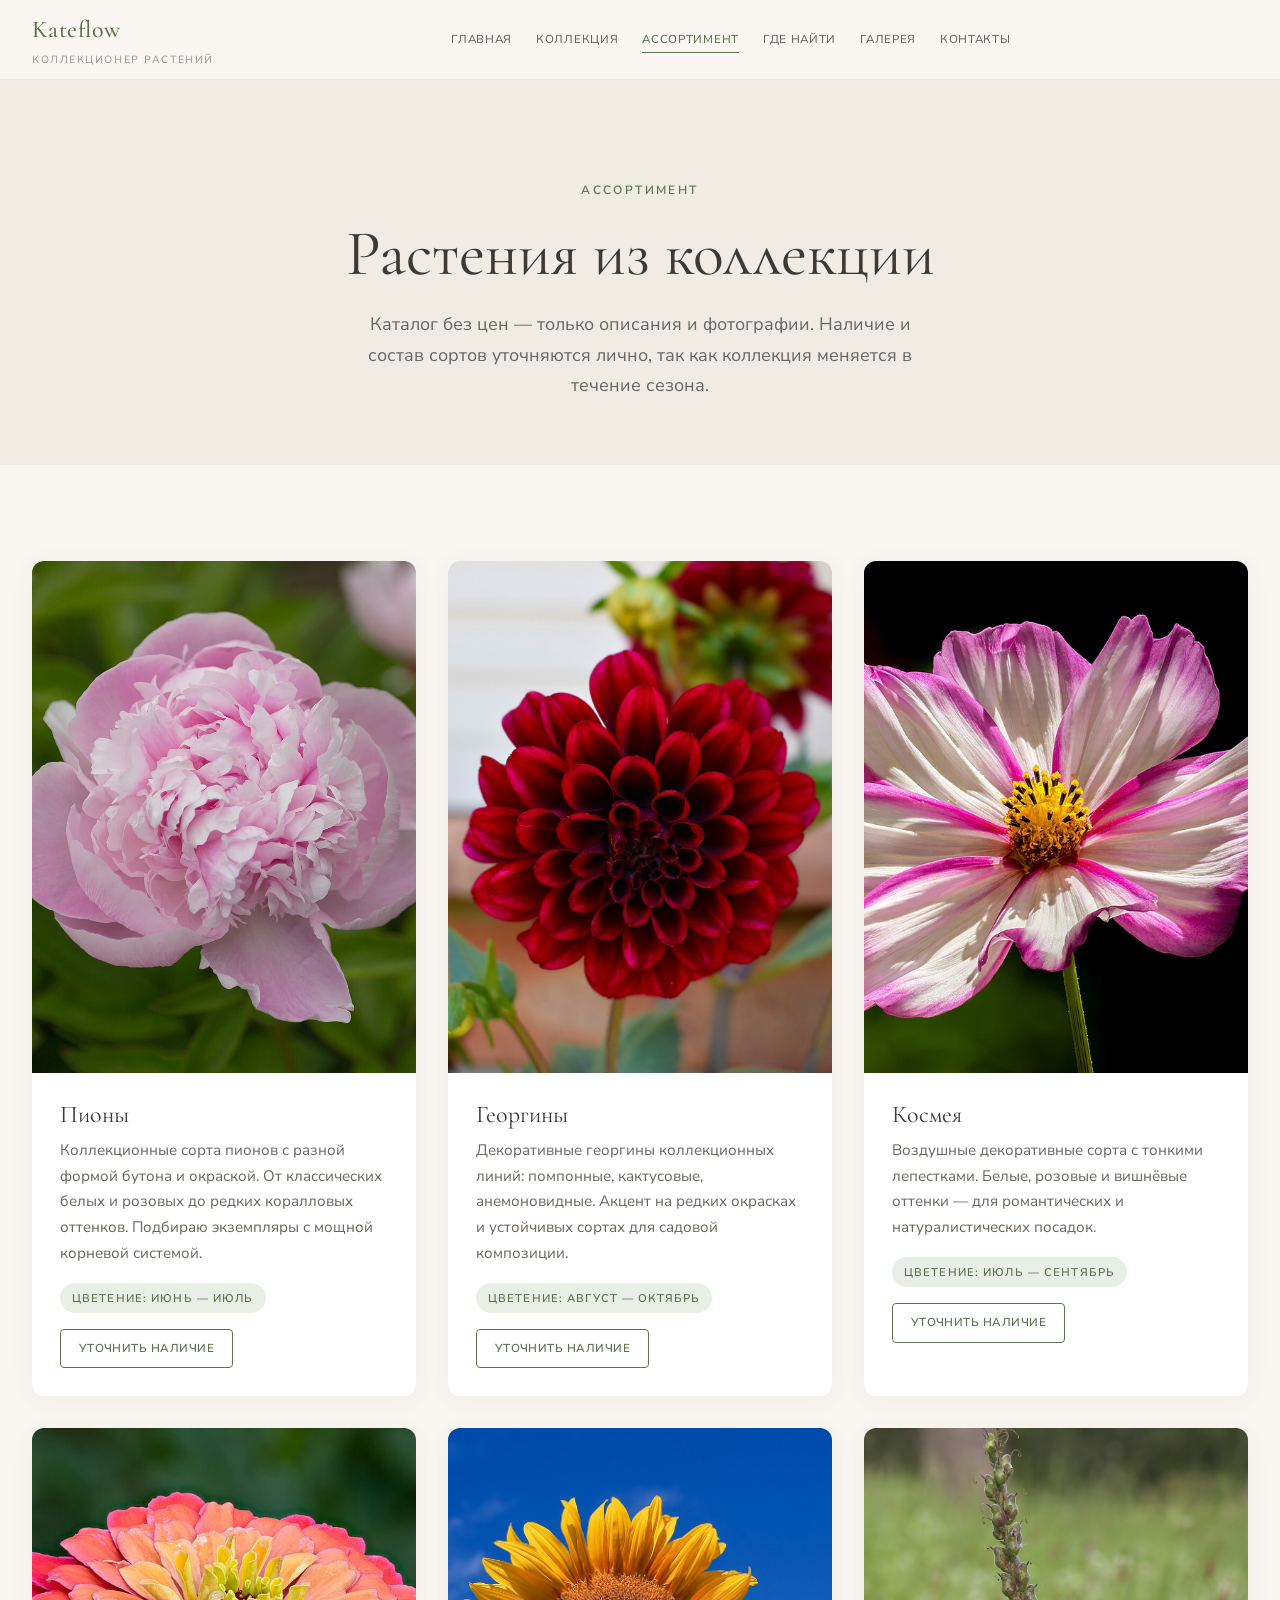
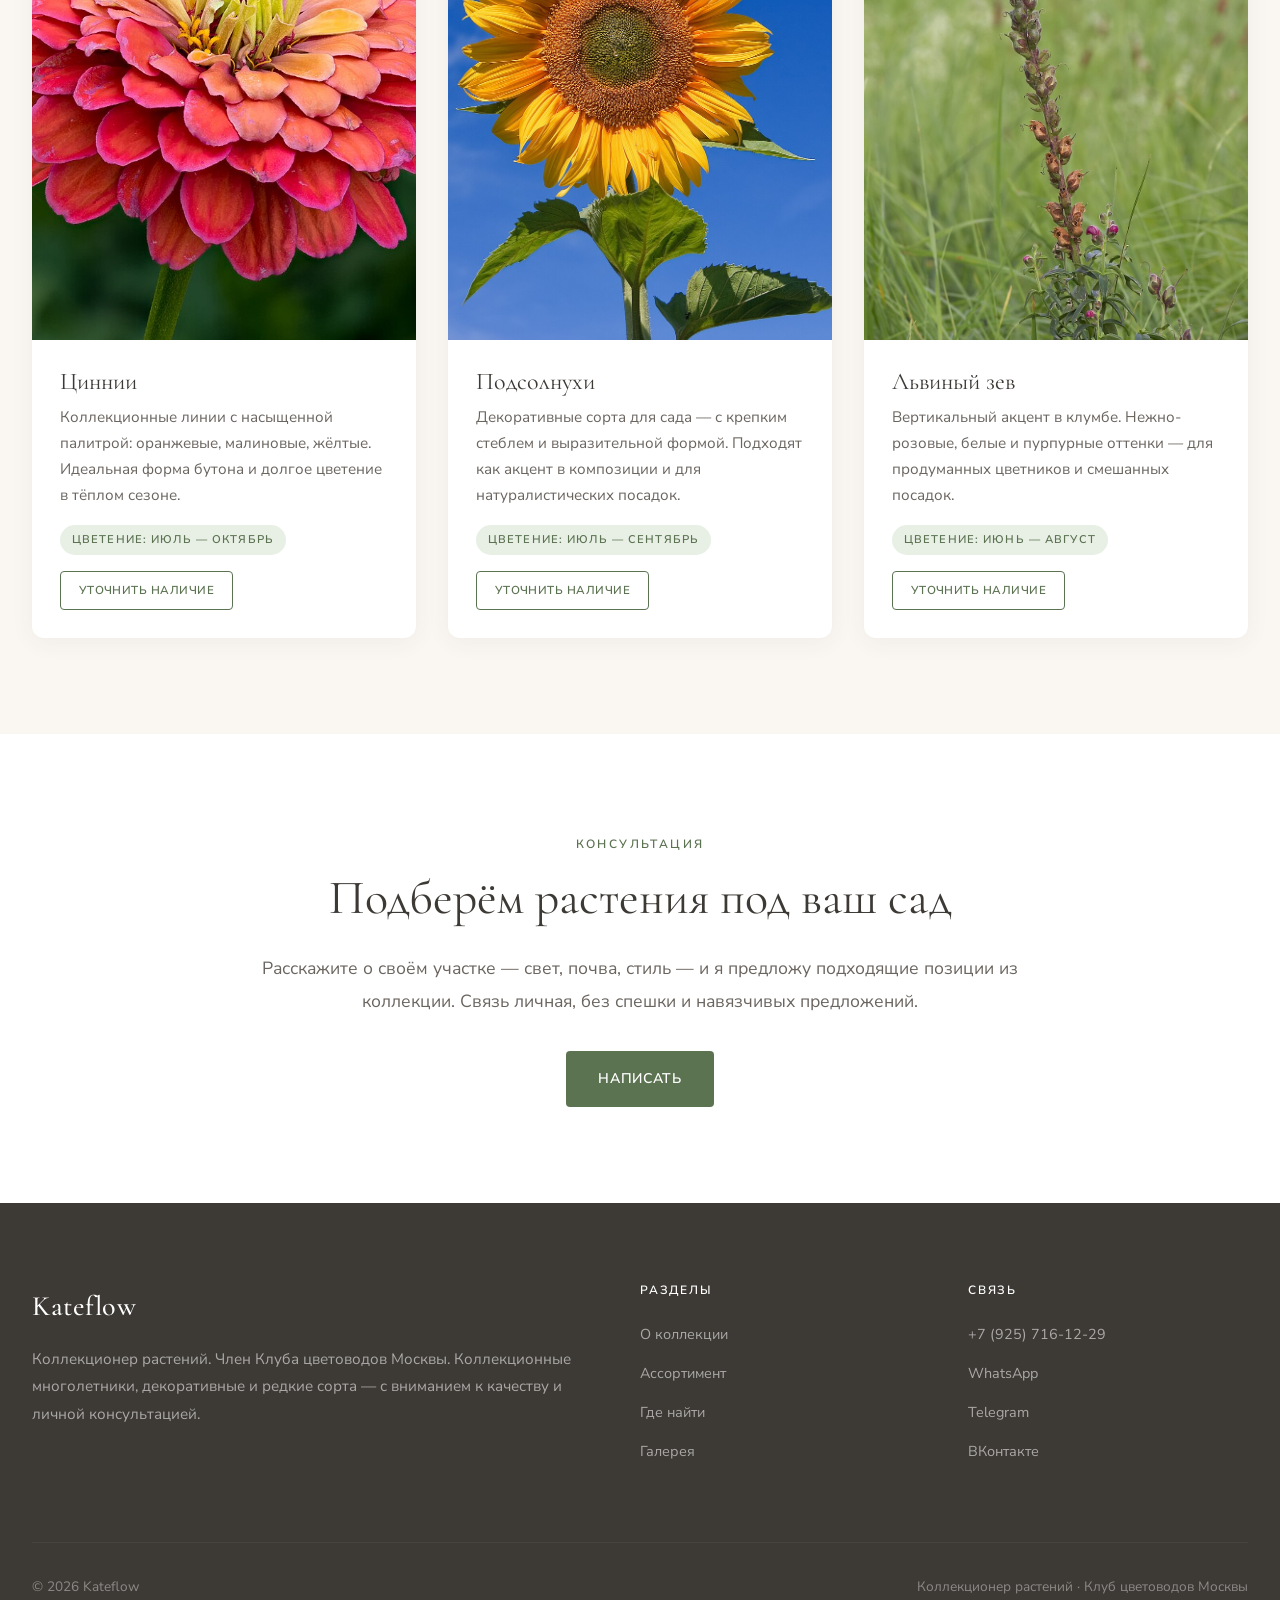
==== assortment.html @ 6de0167a "4" ====
<!DOCTYPE html>
<html lang="ru">
<head>
  <meta charset="UTF-8">
  <meta name="viewport" content="width=device-width, initial-scale=1.0, viewport-fit=cover">
  <meta name="theme-color" content="#5c7352">
  <meta name="description" content="Ассортимент коллекции Kateflow — коллекционные многолетники и декоративные растения. Наличие уточняется лично.">
  <title>Ассортимент — Kateflow</title>
  <link rel="preconnect" href="https://fonts.googleapis.com">
  <link rel="preconnect" href="https://fonts.gstatic.com" crossorigin>
  <link href="https://fonts.googleapis.com/css2?family=Cormorant+Garamond:ital,wght@0,400;0,500;0,600;1,400&family=Nunito+Sans:ital,wght@0,300;0,400;0,600;0,700;1,400&display=swap" rel="stylesheet">
  <link rel="stylesheet" href="css/styles.css">
</head>
<body>

  <header class="header">
    <div class="container header__inner">
      <a href="index.html" class="logo">
        <span class="logo__name">Kateflow</span>
        <span class="logo__tagline">Коллекционер растений</span>
      </a>
      <nav class="nav" aria-label="Навигация">
        <div class="nav__drawer">
          <div class="nav__links">
            <a href="index.html" class="nav__link">Главная</a>
            <a href="collection.html" class="nav__link">Коллекция</a>
            <a href="assortment.html" class="nav__link nav__link--active">Ассортимент</a>
            <a href="events.html" class="nav__link">Где найти</a>
            <a href="gallery.html" class="nav__link">Галерея</a>
            <a href="contact.html" class="nav__link">Контакты</a>
          </div>
          <div class="nav__extras">
            <a href="https://wa.me/79257161229" class="nav__extra nav__extra--wa" target="_blank" rel="noopener">WhatsApp</a>
            <a href="https://t.me/kateflow" class="nav__extra nav__extra--tg" target="_blank" rel="noopener">Telegram</a>
          </div>
        </div>
      </nav>
      <div class="header__actions">
        <button class="burger" aria-label="Меню">
          <span></span><span></span><span></span>
        </button>
      </div>
    </div>
  </header>

  <section class="page-hero">
    <div class="container">
      <span class="section-label">Ассортимент</span>
      <h1 class="page-hero__title">Растения из коллекции</h1>
      <p class="page-hero__subtitle">Каталог без цен — только описания и фотографии. Наличие и состав сортов уточняются лично, так как коллекция меняется в течение сезона.</p>
    </div>
  </section>

  <section class="section section--cream">
    <div class="container">
      <div class="grid-3">
        <article class="card flower-card fade-in">
          <div class="card__image">
            <img src="images/piony.jpg" alt="Пионы">
          </div>
          <div class="card__body">
            <h3 class="card__title">Пионы</h3>
            <p class="card__text">Коллекционные сорта пионов с разной формой бутона и окраской. От классических белых и розовых до редких коралловых оттенков. Подбираю экземпляры с мощной корневой системой.</p>
            <span class="card__season">Цветение: июнь — июль</span>
            <a href="https://wa.me/79257161229?text=%D0%97%D0%B4%D1%80%D0%B0%D0%B2%D1%81%D1%82%D0%B2%D1%83%D0%B9%D1%82%D0%B5!%20%D0%A5%D0%BE%D1%82%D0%B5%D0%BB(%D0%B0)%20%D0%B1%D1%8B%20%D1%83%D1%82%D0%BE%D1%87%D0%BD%D0%B8%D1%82%D1%8C%20%D0%BD%D0%B0%D0%BB%D0%B8%D1%87%D0%B8%D0%B5%3A%20%D0%9F%D0%B8%D0%BE%D0%BD%D1%8B" class="btn btn--outline-green btn--inquire" target="_blank" rel="noopener">Уточнить наличие</a>
          </div>
        </article>

        <article class="card flower-card fade-in">
          <div class="card__image">
            <img src="images/georginy.jpg" alt="Георгины">
          </div>
          <div class="card__body">
            <h3 class="card__title">Георгины</h3>
            <p class="card__text">Декоративные георгины коллекционных линий: помпонные, кактусовые, анемоновидные. Акцент на редких окрасках и устойчивых сортах для садовой композиции.</p>
            <span class="card__season">Цветение: август — октябрь</span>
            <a href="https://wa.me/79257161229?text=%D0%97%D0%B4%D1%80%D0%B0%D0%B2%D1%81%D1%82%D0%B2%D1%83%D0%B9%D1%82%D0%B5!%20%D0%A5%D0%BE%D1%82%D0%B5%D0%BB(%D0%B0)%20%D0%B1%D1%8B%20%D1%83%D1%82%D0%BE%D1%87%D0%BD%D0%B8%D1%82%D1%8C%20%D0%BD%D0%B0%D0%BB%D0%B8%D1%87%D0%B8%D0%B5%3A%20%D0%93%D0%B5%D0%BE%D1%80%D0%B3%D0%B8%D0%BD%D1%8B" class="btn btn--outline-green btn--inquire" target="_blank" rel="noopener">Уточнить наличие</a>
          </div>
        </article>

        <article class="card flower-card fade-in">
          <div class="card__image">
            <img src="images/kosmeya.jpg" alt="Космея">
          </div>
          <div class="card__body">
            <h3 class="card__title">Космея</h3>
            <p class="card__text">Воздушные декоративные сорта с тонкими лепестками. Белые, розовые и вишнёвые оттенки — для романтических и натуралистических посадок.</p>
            <span class="card__season">Цветение: июль — сентябрь</span>
            <a href="https://wa.me/79257161229?text=%D0%97%D0%B4%D1%80%D0%B0%D0%B2%D1%81%D1%82%D0%B2%D1%83%D0%B9%D1%82%D0%B5!%20%D0%A5%D0%BE%D1%82%D0%B5%D0%BB(%D0%B0)%20%D0%B1%D1%8B%20%D1%83%D1%82%D0%BE%D1%87%D0%BD%D0%B8%D1%82%D1%8C%20%D0%BD%D0%B0%D0%BB%D0%B8%D1%87%D0%B8%D0%B5%3A%20%D0%9A%D0%BE%D1%81%D0%BC%D0%B5%D1%8F" class="btn btn--outline-green btn--inquire" target="_blank" rel="noopener">Уточнить наличие</a>
          </div>
        </article>

        <article class="card flower-card fade-in">
          <div class="card__image">
            <img src="images/tsinnii.jpg" alt="Циннии">
          </div>
          <div class="card__body">
            <h3 class="card__title">Циннии</h3>
            <p class="card__text">Коллекционные линии с насыщенной палитрой: оранжевые, малиновые, жёлтые. Идеальная форма бутона и долгое цветение в тёплом сезоне.</p>
            <span class="card__season">Цветение: июль — октябрь</span>
            <a href="https://wa.me/79257161229?text=%D0%97%D0%B4%D1%80%D0%B0%D0%B2%D1%81%D1%82%D0%B2%D1%83%D0%B9%D1%82%D0%B5!%20%D0%A5%D0%BE%D1%82%D0%B5%D0%BB(%D0%B0)%20%D0%B1%D1%8B%20%D1%83%D1%82%D0%BE%D1%87%D0%BD%D0%B8%D1%82%D1%8C%20%D0%BD%D0%B0%D0%BB%D0%B8%D1%87%D0%B8%D0%B5%3A%20%D0%A6%D0%B8%D0%BD%D0%BD%D0%B8%D0%B8" class="btn btn--outline-green btn--inquire" target="_blank" rel="noopener">Уточнить наличие</a>
          </div>
        </article>

        <article class="card flower-card fade-in">
          <div class="card__image">
            <img src="images/podsolnukhi.jpg" alt="Подсолнухи">
          </div>
          <div class="card__body">
            <h3 class="card__title">Подсолнухи</h3>
            <p class="card__text">Декоративные сорта для сада — с крепким стеблем и выразительной формой. Подходят как акцент в композиции и для натуралистических посадок.</p>
            <span class="card__season">Цветение: июль — сентябрь</span>
            <a href="https://wa.me/79257161229?text=%D0%97%D0%B4%D1%80%D0%B0%D0%B2%D1%81%D1%82%D0%B2%D1%83%D0%B9%D1%82%D0%B5!%20%D0%A5%D0%BE%D1%82%D0%B5%D0%BB(%D0%B0)%20%D0%B1%D1%8B%20%D1%83%D1%82%D0%BE%D1%87%D0%BD%D0%B8%D1%82%D1%8C%20%D0%BD%D0%B0%D0%BB%D0%B8%D1%87%D0%B8%D0%B5%3A%20%D0%9F%D0%BE%D0%B4%D1%81%D0%BE%D0%BB%D0%BD%D1%83%D1%85%D0%B8" class="btn btn--outline-green btn--inquire" target="_blank" rel="noopener">Уточнить наличие</a>
          </div>
        </article>

        <article class="card flower-card fade-in">
          <div class="card__image">
            <img src="images/lvinyy-zev.jpg" alt="Львиный зев">
          </div>
          <div class="card__body">
            <h3 class="card__title">Львиный зев</h3>
            <p class="card__text">Вертикальный акцент в клумбе. Нежно-розовые, белые и пурпурные оттенки — для продуманных цветников и смешанных посадок.</p>
            <span class="card__season">Цветение: июнь — август</span>
            <a href="https://wa.me/79257161229?text=%D0%97%D0%B4%D1%80%D0%B0%D0%B2%D1%81%D1%82%D0%B2%D1%83%D0%B9%D1%82%D0%B5!%20%D0%A5%D0%BE%D1%82%D0%B5%D0%BB(%D0%B0)%20%D0%B1%D1%8B%20%D1%83%D1%82%D0%BE%D1%87%D0%BD%D0%B8%D1%82%D1%8C%20%D0%BD%D0%B0%D0%BB%D0%B8%D1%87%D0%B8%D0%B5%3A%20%D0%9B%D0%B2%D0%B8%D0%BD%D1%8B%D0%B9%20%D0%B7%D0%B5%D0%B2" class="btn btn--outline-green btn--inquire" target="_blank" rel="noopener">Уточнить наличие</a>
          </div>
        </article>
      </div>
    </div>
  </section>

  <section class="section section--white">
    <div class="container container--narrow" style="text-align: center;">
      <div class="fade-in">
        <span class="section-label">Консультация</span>
        <h2 class="section-title">Подберём растения под ваш сад</h2>
        <p class="section-text">Расскажите о своём участке — свет, почва, стиль — и я предложу подходящие позиции из коллекции. Связь личная, без спешки и навязчивых предложений.</p>
        <a href="contact.html" class="btn btn--primary">Написать</a>
      </div>
    </div>
  </section>

  <footer class="footer">
    <div class="container">
      <div class="footer__grid">
        <div class="footer__brand">
          <div class="logo__name">Kateflow</div>
          <p>Коллекционер растений. Член Клуба цветоводов Москвы. Коллекционные многолетники, декоративные и редкие сорта — с вниманием к качеству и личной консультацией.</p>
        </div>
        <div>
          <h4 class="footer__heading">Разделы</h4>
          <ul class="footer__links">
            <li><a href="collection.html">О коллекции</a></li>
            <li><a href="assortment.html">Ассортимент</a></li>
            <li><a href="events.html">Где найти</a></li>
            <li><a href="gallery.html">Галерея</a></li>
          </ul>
        </div>
        <div>
          <h4 class="footer__heading">Связь</h4>
          <ul class="footer__links">
            <li><a href="tel:+79257161229">+7 (925) 716-12-29</a></li>
            <li><a href="https://wa.me/79257161229" target="_blank" rel="noopener">WhatsApp</a></li>
            <li><a href="https://t.me/kateflow" target="_blank" rel="noopener">Telegram</a></li>
            <li><a href="https://vk.com/kateflow" target="_blank" rel="noopener">ВКонтакте</a></li>
          </ul>
        </div>
      </div>
      <div class="footer__bottom">
        <span>&copy; 2026 Kateflow</span>
        <span>Коллекционер растений · Клуб цветоводов Москвы</span>
      </div>
    </div>
  </footer>

  <script src="js/main.js"></script>
</body>
</html>
---- css/styles.css ----
/* ============================================
   Kateflow — Plant Collector Portfolio
   ============================================ */

:root {
  --white: #ffffff;
  --cream: #faf7f2;
  --cream-dark: #f0ebe3;
  --green-light: #e8f0e5;
  --green: #8aab7a;
  --green-dark: #5c7352;
  --pink: #f5e1e4;
  --pink-deep: #d4a5a5;
  --text: #3d3a36;
  --text-light: #6b6560;
  --text-muted: #9a948c;
  --border: rgba(92, 115, 82, 0.12);
  --shadow: 0 4px 24px rgba(61, 58, 54, 0.06);
  --shadow-lg: 0 12px 48px rgba(61, 58, 54, 0.1);
  --radius: 4px;
  --radius-lg: 12px;
  --transition: 0.35s cubic-bezier(0.4, 0, 0.2, 1);
  --font-display: 'Cormorant Garamond', Georgia, serif;
  --font-body: 'Nunito Sans', -apple-system, sans-serif;
  --header-height: 80px;
}

*, *::before, *::after {
  box-sizing: border-box;
  margin: 0;
  padding: 0;
}

html {
  scroll-behavior: smooth;
  font-size: 16px;
}

body {
  font-family: var(--font-body);
  color: var(--text);
  background: var(--cream);
  line-height: 1.7;
  -webkit-font-smoothing: antialiased;
  overflow-x: hidden;
}

img {
  max-width: 100%;
  height: auto;
  display: block;
}

a {
  color: inherit;
  text-decoration: none;
  transition: color var(--transition);
}

ul { list-style: none; }

.container {
  width: 100%;
  max-width: 1280px;
  margin: 0 auto;
  padding: 0 2rem;
}

.container--narrow {
  max-width: 900px;
}

/* Typography */
h1, h2, h3, h4 {
  font-family: var(--font-display);
  font-weight: 400;
  line-height: 1.2;
  color: var(--text);
}

h1 { font-size: clamp(2.5rem, 5vw, 4rem); }
h2 { font-size: clamp(2rem, 4vw, 3rem); }
h3 { font-size: clamp(1.5rem, 2.5vw, 2rem); }
h4 { font-size: 1.35rem; }

.section-label {
  display: inline-block;
  font-family: var(--font-body);
  font-size: 0.75rem;
  font-weight: 600;
  letter-spacing: 0.2em;
  text-transform: uppercase;
  color: var(--green-dark);
  margin-bottom: 1rem;
}

.section-title {
  margin-bottom: 1.5rem;
}

.section-subtitle {
  font-size: 1.125rem;
  color: var(--text-light);
  max-width: 600px;
  line-height: 1.8;
}

/* Buttons */
.btn {
  display: inline-flex;
  align-items: center;
  justify-content: center;
  gap: 0.5rem;
  padding: 1rem 2rem;
  font-family: var(--font-body);
  font-size: 0.875rem;
  font-weight: 600;
  letter-spacing: 0.05em;
  text-transform: uppercase;
  border: none;
  border-radius: var(--radius);
  cursor: pointer;
  transition: all var(--transition);
}

.btn--primary {
  background: var(--green-dark);
  color: var(--white);
}

.btn--primary:hover {
  background: var(--green);
}

.btn--secondary {
  background: transparent;
  color: var(--text);
  border: 1.5px solid var(--text);
}

.btn--secondary:hover {
  background: var(--text);
  color: var(--white);
}

.btn--whatsapp {
  background: #25d366;
  color: var(--white);
}

.btn--whatsapp:hover {
  background: #1da851;
}

.btn--telegram {
  background: #0088cc;
  color: var(--white);
}

.btn--telegram:hover {
  background: #006daa;
}

.btn--vk {
  background: #0077ff;
  color: var(--white);
}

.btn--vk:hover {
  background: #0066dd;
  transform: translateY(-2px);
}

.btn--outline-green {
  background: transparent;
  color: var(--green-dark);
  border: 1.5px solid var(--green-dark);
}

.btn--outline-green:hover {
  background: var(--green-dark);
  color: var(--white);
}

.btn--hero {
  background: transparent;
  color: var(--white);
  border: 1.5px solid rgba(255, 255, 255, 0.65);
  padding: 0.85rem 1.5rem;
  font-size: 0.8rem;
}

.btn--hero:hover {
  background: rgba(255, 255, 255, 0.12);
  border-color: var(--white);
}

.btn--inquire {
  padding: 0.55rem 1.1rem;
  font-size: 0.72rem;
  letter-spacing: 0.04em;
  margin-top: 1rem;
  width: auto;
  align-self: flex-start;
}

.btn-group {
  display: flex;
  flex-wrap: wrap;
  gap: 1rem;
}

/* Header */
.header {
  position: fixed;
  top: 0;
  left: 0;
  right: 0;
  z-index: 1300;
  height: var(--header-height);
  background: #faf7f2;
  border-bottom: 1px solid var(--border);
  transition: all var(--transition);
}

.header--scrolled {
  box-shadow: var(--shadow);
}

.header__inner {
  display: flex;
  align-items: center;
  gap: 2rem;
  height: 100%;
}

.logo {
  display: flex;
  flex-direction: column;
  gap: 0;
  flex-shrink: 0;
  z-index: 1001;
}

.logo__name {
  font-family: var(--font-display);
  font-size: 1.5rem;
  font-weight: 500;
  color: var(--green-dark);
  letter-spacing: 0.02em;
}

.logo__tagline {
  font-size: 0.65rem;
  letter-spacing: 0.15em;
  text-transform: uppercase;
  color: var(--text-muted);
}

.nav {
  display: flex;
  align-items: center;
  justify-content: center;
  gap: 1.5rem;
  flex: 1;
}

.nav__link {
  font-size: 0.72rem;
  font-weight: 500;
  letter-spacing: 0.06em;
  text-transform: uppercase;
  color: var(--text-light);
  position: relative;
  white-space: nowrap;
}

.nav__link::after {
  content: '';
  position: absolute;
  bottom: -4px;
  left: 0;
  width: 0;
  height: 1px;
  background: var(--green-dark);
  transition: width var(--transition);
}

.nav__link:hover,
.nav__link--active {
  color: var(--green-dark);
}

.nav__link:hover::after,
.nav__link--active::after {
  width: 100%;
}

.nav__drawer,
.nav__links,
.nav__extras {
  display: contents;
}

.nav__extras {
  display: none;
}

.nav__cart-count {
  font-weight: 700;
}

.header__actions {
  display: flex;
  align-items: center;
  gap: 0.25rem;
  flex-shrink: 0;
  z-index: 1001;
}

.burger {
  display: none;
  flex-direction: column;
  justify-content: center;
  align-items: center;
  gap: 5px;
  width: 40px;
  height: 40px;
  background: var(--white);
  border: 1.5px solid var(--border);
  border-radius: 50%;
  cursor: pointer;
  padding: 0;
  flex-shrink: 0;
  transition: border-color var(--transition), background var(--transition);
}

.burger:hover {
  border-color: var(--green-dark);
}

.burger span {
  display: block;
  width: 16px;
  height: 1.5px;
  background: var(--text);
  border-radius: 1px;
  transition: transform 0.3s ease, opacity 0.3s ease;
}

.burger--open {
  border-color: var(--green-dark);
}

.burger--open span:nth-child(1) {
  transform: translateY(3.25px) rotate(45deg);
}

.burger--open span:nth-child(2) {
  opacity: 0;
  transform: scaleX(0);
}

.burger--open span:nth-child(3) {
  transform: translateY(-3.25px) rotate(-45deg);
}

/* Hero */
.hero {
  position: relative;
  min-height: 100vh;
  display: flex;
  align-items: flex-end;
  padding-bottom: 6rem;
  margin-top: var(--header-height);
  overflow: hidden;
}

.hero__bg {
  position: absolute;
  inset: 0;
  z-index: 0;
}

.hero__bg img {
  width: 100%;
  height: 100%;
  object-fit: cover;
}

.hero__overlay {
  position: absolute;
  inset: 0;
  background: linear-gradient(
    to top,
    rgba(61, 58, 54, 0.55) 0%,
    rgba(61, 58, 54, 0.18) 55%,
    rgba(61, 58, 54, 0.08) 100%
  );
}

.club-badge {
  display: inline-block;
  font-family: var(--font-body);
  font-size: 0.7rem;
  font-weight: 600;
  letter-spacing: 0.14em;
  text-transform: uppercase;
  color: var(--cream);
  border: 1px solid rgba(255, 255, 255, 0.45);
  padding: 0.45rem 0.9rem;
  margin-bottom: 1.25rem;
}

.intro-block {
  text-align: center;
}

.intro-block__lead {
  font-family: var(--font-display);
  font-size: clamp(1.35rem, 2.5vw, 1.75rem);
  line-height: 1.55;
  color: var(--text);
  margin-bottom: 1.5rem;
}

.intro-block p {
  font-size: 1.05rem;
  color: var(--text-light);
  line-height: 1.9;
}

.section-text {
  color: var(--text-light);
  font-size: 1.1rem;
  line-height: 1.9;
  margin-bottom: 2rem;
}

.section-cta {
  text-align: center;
  margin-top: 2rem;
}

.hero__content {
  position: relative;
  z-index: 1;
  color: var(--white);
  max-width: 750px;
  animation: fadeUp 1s ease-out;
}

.hero__content .section-label {
  color: var(--pink);
}

.hero__title {
  color: var(--white);
  margin-bottom: 1.5rem;
  text-shadow: 0 2px 20px rgba(0, 0, 0, 0.2);
}

.hero__subtitle {
  font-size: 1.2rem;
  line-height: 1.8;
  opacity: 0.95;
  margin-bottom: 2.5rem;
  font-weight: 300;
}

.hero--inner {
  min-height: 50vh;
  align-items: center;
  padding: 8rem 0 4rem;
}

.hero--inner .hero__content {
  text-align: center;
  margin: 0 auto;
}

.hero--inner .hero__subtitle {
  margin-left: auto;
  margin-right: auto;
}

/* Page Hero (smaller) */
.page-hero {
  margin-top: var(--header-height);
  padding: 6rem 0 4rem;
  background: var(--cream-dark);
  text-align: center;
}

.page-hero__title {
  margin-bottom: 1rem;
}

.page-hero__subtitle {
  font-size: 1.125rem;
  color: var(--text-light);
  max-width: 600px;
  margin: 0 auto;
}

/* Sections */
.section {
  padding: 6rem 0;
}

.section--cream { background: var(--cream); }
.section--white { background: var(--white); }
.section--green { background: var(--green-light); }
.section--pink { background: var(--pink); }

.section__header {
  text-align: center;
  margin-bottom: 4rem;
}

.section__header .section-subtitle {
  margin: 0 auto;
}

/* Grid layouts */
.grid-2 {
  display: grid;
  grid-template-columns: 1fr 1fr;
  gap: 4rem;
  align-items: center;
}

.grid-3 {
  display: grid;
  grid-template-columns: repeat(3, 1fr);
  gap: 2rem;
}

.grid-4 {
  display: grid;
  grid-template-columns: repeat(4, 1fr);
  gap: 1.5rem;
}

/* Cards */
.card {
  background: var(--white);
  border-radius: var(--radius-lg);
  overflow: hidden;
  box-shadow: var(--shadow);
  transition: all var(--transition);
}

.card:hover {
  transform: translateY(-6px);
  box-shadow: var(--shadow-lg);
}

.card__image {
  position: relative;
  overflow: hidden;
  aspect-ratio: 4/3;
}

.card__image img {
  width: 100%;
  height: 100%;
  object-fit: cover;
  transition: transform 0.6s ease;
}

.card:hover .card__image img {
  transform: scale(1.05);
}

.card__body {
  padding: 1.75rem;
}

.card__title {
  font-family: var(--font-display);
  font-size: 1.5rem;
  margin-bottom: 0.5rem;
}

.card__text {
  font-size: 0.95rem;
  color: var(--text-light);
  margin-bottom: 1rem;
}

.card__season {
  display: inline-block;
  font-size: 0.7rem;
  font-weight: 600;
  letter-spacing: 0.1em;
  text-transform: uppercase;
  color: var(--green-dark);
  background: var(--green-light);
  padding: 0.35rem 0.75rem;
  border-radius: 100px;
}

/* Flower cards */
.flower-card .card__image {
  aspect-ratio: 3/4;
}

/* Bouquet cards */
.bouquet-card .card__body {
  display: flex;
  flex-direction: column;
  gap: 1rem;
}

/* Image gallery */
.gallery {
  display: grid;
  gap: 1rem;
}

.gallery--masonry {
  grid-template-columns: repeat(3, 1fr);
  grid-auto-rows: 280px;
}

.gallery__item {
  position: relative;
  overflow: hidden;
  border-radius: var(--radius-lg);
}

.gallery__item img {
  width: 100%;
  height: 100%;
  object-fit: cover;
  transition: transform 0.6s ease;
}

.gallery__item:hover img {
  transform: scale(1.05);
}

.gallery__item--wide {
  grid-column: span 2;
}

.gallery__item--tall {
  grid-row: span 2;
}

.gallery__caption {
  position: absolute;
  bottom: 0;
  left: 0;
  right: 0;
  padding: 2rem 1.5rem 1.5rem;
  background: linear-gradient(transparent, rgba(0,0,0,0.6));
  color: var(--white);
  font-family: var(--font-display);
  font-size: 1.25rem;
  transform: translateY(100%);
  transition: transform var(--transition);
}

.gallery__item:hover .gallery__caption {
  transform: translateY(0);
}

/* About story */
.story-block {
  display: grid;
  grid-template-columns: 1fr 1fr;
  gap: 4rem;
  align-items: center;
  margin-bottom: 5rem;
}

.story-block:nth-child(even) {
  direction: rtl;
}

.story-block:nth-child(even) > * {
  direction: ltr;
}

.story-block__image {
  border-radius: var(--radius-lg);
  overflow: hidden;
  box-shadow: var(--shadow-lg);
}

.story-block__image img {
  width: 100%;
  aspect-ratio: 4/5;
  object-fit: cover;
}

.story-block__text h3 {
  margin-bottom: 1.5rem;
}

.story-block__text p {
  color: var(--text-light);
  margin-bottom: 1.25rem;
  font-size: 1.05rem;
}

/* Events / Calendar */
.events-grid {
  display: grid;
  grid-template-columns: repeat(auto-fill, minmax(320px, 1fr));
  gap: 2rem;
}

.event-card {
  background: var(--white);
  border-radius: var(--radius-lg);
  padding: 2rem;
  box-shadow: var(--shadow);
  border-left: 4px solid var(--green);
  transition: all var(--transition);
  display: flex;
  gap: 1.5rem;
}

.event-card:hover {
  box-shadow: var(--shadow-lg);
}

.event-card__date {
  flex-shrink: 0;
  text-align: center;
  width: 70px;
}

.event-card__day {
  font-family: var(--font-display);
  font-size: 2.5rem;
  line-height: 1;
  color: var(--green-dark);
}

.event-card__month {
  font-size: 0.75rem;
  font-weight: 600;
  letter-spacing: 0.1em;
  text-transform: uppercase;
  color: var(--text-muted);
}

.event-card__info h4 {
  margin-bottom: 0.5rem;
}

.event-card__location,
.event-card__time {
  font-size: 0.9rem;
  color: var(--text-light);
  display: flex;
  align-items: center;
  gap: 0.5rem;
  margin-top: 0.35rem;
}

/* Reviews */
.reviews-slider {
  display: grid;
  grid-template-columns: repeat(3, 1fr);
  gap: 2rem;
}

.review-card {
  background: var(--white);
  border-radius: var(--radius-lg);
  padding: 2.5rem;
  box-shadow: var(--shadow);
  position: relative;
}

.review-card::before {
  content: '"';
  font-family: var(--font-display);
  font-size: 5rem;
  color: var(--pink);
  position: absolute;
  top: 0.5rem;
  left: 1.5rem;
  line-height: 1;
}

.review-card__text {
  font-size: 1rem;
  color: var(--text-light);
  font-style: italic;
  margin-bottom: 1.5rem;
  padding-top: 2rem;
  line-height: 1.8;
}

.review-card__author {
  display: flex;
  align-items: center;
  gap: 1rem;
}

.review-card__avatar {
  width: 56px;
  height: 56px;
  border-radius: 50%;
  object-fit: cover;
  border: 3px solid var(--pink);
}

.review-card__name {
  font-weight: 600;
  font-size: 0.95rem;
}

.review-card__meta {
  font-size: 0.8rem;
  color: var(--text-muted);
}

.form-group {
  margin-bottom: 1.5rem;
}

.form-group label {
  display: block;
  font-size: 0.8rem;
  font-weight: 600;
  letter-spacing: 0.05em;
  text-transform: uppercase;
  color: var(--text-light);
  margin-bottom: 0.5rem;
}

.form-group input,
.form-group textarea {
  width: 100%;
  padding: 1rem 1.25rem;
  font-family: var(--font-body);
  font-size: 1rem;
  border: 1.5px solid var(--border);
  border-radius: var(--radius);
  background: var(--white);
  color: var(--text);
  transition: border-color var(--transition);
}

.form-group input:focus,
.form-group textarea:focus {
  outline: none;
  border-color: var(--green);
}

.form-group textarea {
  min-height: 150px;
  resize: vertical;
}

.contact-info {
  display: flex;
  flex-direction: column;
  gap: 0;
}

.contact-item {
  padding: 1.25rem 0;
  border-bottom: 1px solid var(--border);
}

.contact-item:last-child {
  border-bottom: none;
}

.contact-layout {
  display: grid;
  grid-template-columns: 1fr 1fr;
  gap: 4rem;
  align-items: start;
}

.contact-layout__form {
  background: var(--white);
  padding: 2.5rem;
  border-radius: var(--radius-lg);
  box-shadow: var(--shadow);
}

.contact-form .form-group textarea {
  min-height: 140px;
}

.form-note {
  font-size: 0.9rem;
  color: var(--text-muted);
  margin-bottom: 1.5rem;
  line-height: 1.7;
}

.contact-item__label {
  font-size: 0.75rem;
  font-weight: 600;
  letter-spacing: 0.1em;
  text-transform: uppercase;
  color: var(--text-muted);
  margin-bottom: 0.25rem;
}

.contact-item__value {
  font-size: 1.05rem;
  color: var(--text);
}

.contact-item__value a:hover {
  color: var(--green-dark);
}

.social-links {
  display: flex;
  gap: 1rem;
  margin-top: 1rem;
}

.social-link {
  width: 44px;
  height: 44px;
  border-radius: 50%;
  background: var(--green-light);
  display: flex;
  align-items: center;
  justify-content: center;
  transition: all var(--transition);
  font-size: 1.1rem;
}

.social-link:hover {
  background: var(--green-dark);
  color: var(--white);
  transform: translateY(-3px);
}

/* CTA Banner */
.cta-banner {
  background: var(--green-dark);
  color: var(--white);
  padding: 5rem 0;
  text-align: center;
}

.cta-banner h2 {
  color: var(--white);
  margin-bottom: 1rem;
}

.cta-banner p {
  opacity: 0.9;
  margin-bottom: 2rem;
  font-size: 1.1rem;
}

.cta-banner .btn--primary {
  background: var(--white);
  color: var(--green-dark);
}

.cta-banner .btn--primary:hover {
  background: var(--cream);
}

/* Preview cards (home page teasers) */
.preview-section {
  display: grid;
  grid-template-columns: repeat(3, 1fr);
  gap: 2rem;
}

.preview-card {
  position: relative;
  border-radius: var(--radius-lg);
  overflow: hidden;
  aspect-ratio: 3/4;
  group: preview;
}

.preview-card img {
  width: 100%;
  height: 100%;
  object-fit: cover;
  transition: transform 0.6s ease;
}

.preview-card:hover img {
  transform: scale(1.08);
}

.preview-card__overlay {
  position: absolute;
  inset: 0;
  background: linear-gradient(transparent 40%, rgba(61, 58, 54, 0.75));
  display: flex;
  flex-direction: column;
  justify-content: flex-end;
  padding: 2rem;
  color: var(--white);
}

.preview-card__title {
  font-family: var(--font-display);
  font-size: 1.75rem;
  margin-bottom: 0.5rem;
}

.preview-card__link {
  font-size: 0.8rem;
  font-weight: 600;
  letter-spacing: 0.1em;
  text-transform: uppercase;
  opacity: 0;
  transform: translateY(10px);
  transition: all var(--transition);
}

.preview-card:hover .preview-card__link {
  opacity: 1;
  transform: translateY(0);
}

/* Values */
.values-grid {
  display: grid;
  grid-template-columns: repeat(4, 1fr);
  gap: 2rem;
  text-align: center;
}

.value-item {
  padding: 2rem 1.5rem;
}

.value-item h4 {
  margin-bottom: 0.75rem;
}

.value-item p {
  font-size: 0.9rem;
  color: var(--text-light);
}

/* Footer */
.footer {
  background: var(--text);
  color: rgba(255, 255, 255, 0.8);
  padding: 5rem 0 2rem;
}

.footer__grid {
  display: grid;
  grid-template-columns: 2fr 1fr 1fr;
  gap: 3rem;
  margin-bottom: 4rem;
}

.footer__brand .logo__name {
  color: var(--white);
  font-size: 1.75rem;
  margin-bottom: 1rem;
}

.footer__brand p {
  font-size: 0.95rem;
  line-height: 1.8;
  opacity: 0.7;
}

.footer__heading {
  font-family: var(--font-body);
  font-size: 0.75rem;
  font-weight: 600;
  letter-spacing: 0.15em;
  text-transform: uppercase;
  color: var(--white);
  margin-bottom: 1.5rem;
}

.footer__links li {
  margin-bottom: 0.75rem;
}

.footer__links a {
  font-size: 0.9rem;
  opacity: 0.7;
  transition: opacity var(--transition);
}

.footer__links a:hover {
  opacity: 1;
  color: var(--white);
}

.footer__bottom {
  border-top: 1px solid rgba(255, 255, 255, 0.1);
  padding-top: 2rem;
  display: flex;
  justify-content: space-between;
  align-items: center;
  font-size: 0.85rem;
  opacity: 0.5;
}

/* Animations */
@keyframes fadeUp {
  from {
    opacity: 0;
    transform: translateY(30px);
  }
  to {
    opacity: 1;
    transform: translateY(0);
  }
}

.fade-in {
  opacity: 0;
  transform: translateY(20px);
  transition: opacity 0.6s ease, transform 0.6s ease;
}

.fade-in.visible {
  opacity: 1;
  transform: translateY(0);
}

/* Location types */
.location-types {
  display: grid;
  grid-template-columns: repeat(4, 1fr);
  gap: 1.5rem;
  margin-bottom: 4rem;
}

.location-type {
  text-align: center;
  padding: 2.5rem 1.5rem;
  background: var(--white);
  border-radius: var(--radius-lg);
  box-shadow: var(--shadow);
}

.location-type h4 {
  margin-bottom: 0.5rem;
}

.location-type p {
  font-size: 0.9rem;
  color: var(--text-light);
}

/* Horizontal scroll rows (mobile) */
.scroll-row {
  display: grid;
}

.scroll-hint {
  display: none;
}

/* Touch-friendly buttons */
.btn,
.cart-toggle,
.cart-item__btn,
.nav__extra--cart {
  -webkit-tap-highlight-color: transparent;
  touch-action: manipulation;
}

/* Responsive */
@media (max-width: 1024px) {
  .grid-3, .grid-4, .preview-section, .reviews-slider {
    grid-template-columns: repeat(2, 1fr);
  }

  .values-grid, .location-types {
    grid-template-columns: repeat(2, 1fr);
  }

  .contact-layout {
    grid-template-columns: 1fr;
    gap: 2.5rem;
  }

  .footer__grid {
    grid-template-columns: 1fr 1fr;
  }

  .gallery--masonry {
    grid-template-columns: repeat(2, 1fr);
  }
}

@media (max-width: 900px) {
  .nav__link {
    font-size: 0.65rem;
    letter-spacing: 0.04em;
  }

  .nav {
    gap: 1rem;
  }
}

@media (max-width: 768px) {
  :root {
    --header-height: 60px;
  }

  html {
    font-size: 15px;
  }

  .container {
    padding: 0 1.25rem;
  }

  /* Header */
  .header__inner {
    gap: 0;
    justify-content: space-between;
  }

  .logo__name {
    font-size: 1.25rem;
  }

  .logo__tagline {
    font-size: 0.55rem;
  }

  .nav {
    position: fixed;
    inset: 0;
    z-index: 1250;
    flex: none;
    display: block;
    background: rgba(61, 58, 54, 0.5);
    visibility: hidden;
    pointer-events: none;
    transition: visibility var(--transition), background 0.35s ease;
  }

  .nav--open {
    visibility: visible;
    pointer-events: auto;
  }

  .nav__drawer {
    display: flex;
    flex-direction: column;
    position: absolute;
    top: 0;
    right: 0;
    width: min(280px, 82vw);
    height: 100%;
    height: 100dvh;
    background: #faf7f2;
    padding: calc(var(--header-height) + 1.25rem) 1.5rem 2rem;
    transform: translateX(100%);
    transition: transform 0.35s cubic-bezier(0.4, 0, 0.2, 1);
    box-shadow: -6px 0 32px rgba(61, 58, 54, 0.15);
  }

  .nav--open .nav__drawer {
    transform: translateX(0);
  }

  .nav__links {
    display: flex;
    flex-direction: column;
    flex: 1;
  }

  .nav__extras {
    display: flex;
    flex-direction: column;
    gap: 0.5rem;
    padding-top: 1.25rem;
    border-top: 1px solid var(--border);
    margin-top: 0.5rem;
  }

  .nav__link {
    font-size: 0.9rem;
    letter-spacing: 0.1em;
    padding: 0.85rem 0;
    width: 100%;
    text-align: left;
    border-bottom: 1px solid var(--border);
    color: var(--text);
    background: none;
  }

  .nav__link--active {
    color: var(--green-dark);
    font-weight: 600;
  }

  .nav__link::after {
    display: none;
  }

  .nav__extra {
    display: flex;
    align-items: center;
    justify-content: center;
    padding: 0.6rem 1rem;
    font-family: var(--font-body);
    font-size: 0.72rem;
    font-weight: 600;
    letter-spacing: 0.06em;
    text-transform: uppercase;
    border-radius: var(--radius);
    border: none;
    cursor: pointer;
    text-decoration: none;
    transition: opacity var(--transition);
  }

  .nav__extra--cart {
    background: var(--white);
    color: var(--green-dark);
    border: 1.5px solid var(--green-dark);
  }

  .nav__extra--cart .nav__cart-count {
    color: var(--green-dark);
  }

  .nav__extra--wa {
    background: #3d9a5c;
    color: #fff;
  }

  .nav__extra--tg {
    background: var(--green-dark);
    color: #fff;
  }

  .burger {
    display: flex;
  }

  body.nav-open {
    overflow: hidden;
  }

  /* Hero */
  .hero {
    min-height: 92vh;
    min-height: 92dvh;
    padding-bottom: 2.5rem;
    align-items: flex-end;
  }

  .hero__overlay {
    background: linear-gradient(
      to top,
      rgba(61, 58, 54, 0.8) 0%,
      rgba(61, 58, 54, 0.45) 45%,
      rgba(61, 58, 54, 0.15) 100%
    );
  }

  .hero__content {
    max-width: 100%;
  }

  .hero__title {
    font-size: clamp(1.85rem, 8vw, 2.5rem);
    margin-bottom: 1rem;
    line-height: 1.15;
  }

  .hero__subtitle {
    font-size: 1rem;
    line-height: 1.65;
    margin-bottom: 1.75rem;
  }

  .page-hero {
    padding: 4.5rem 0 2.5rem;
  }

  .page-hero__subtitle {
    font-size: 1rem;
    padding: 0 0.5rem;
  }

  /* Sections */
  .section {
    padding: 3rem 0;
  }

  .section__header {
    margin-bottom: 2rem;
    text-align: left;
  }

  .section__header .section-subtitle {
    margin: 0;
    font-size: 1rem;
  }

  .section-title {
    font-size: clamp(1.65rem, 6vw, 2rem);
    margin-bottom: 1rem;
  }

  /* Grids → stacked or scroll */
  .grid-2, .story-block {
    grid-template-columns: 1fr;
    gap: 1.75rem;
  }

  .story-block:nth-child(even) {
    direction: ltr;
  }

  .grid-4, .values-grid, .location-types {
    grid-template-columns: 1fr 1fr;
    gap: 1rem;
  }

  .value-item {
    padding: 1.25rem 0.75rem;
  }

  .value-item__icon {
    font-size: 2rem;
  }

  .value-item h4 {
    font-size: 1rem;
  }

  .value-item p {
    font-size: 0.8rem;
  }

  /* Horizontal scroll for cards */
  .scroll-row {
    display: flex;
    overflow-x: auto;
    scroll-snap-type: x mandatory;
    gap: 1rem;
    margin: 0;
    padding: 0 max(1.25rem, calc((100% - min(82vw, 300px)) / 2)) 0.5rem;
    -webkit-overflow-scrolling: touch;
    scrollbar-width: none;
  }

  .scroll-row::-webkit-scrollbar {
    display: none;
  }

  .scroll-row::after {
    content: '';
    flex: 0 0 max(1.25rem, calc((100% - min(82vw, 300px)) / 2));
  }

  .scroll-row > .card,
  .scroll-row > .preview-card,
  .scroll-row > .review-card {
    flex: 0 0 min(82vw, 300px);
    scroll-snap-align: center;
  }

  .scroll-row > .preview-card {
    aspect-ratio: 4/5;
    min-height: 280px;
  }

  .scroll-hint {
    display: block;
    font-size: 0.75rem;
    color: var(--text-muted);
    text-align: center;
    margin-top: 1rem;
    letter-spacing: 0.05em;
  }

  .scroll-hint::before {
    content: '← ';
  }

  .scroll-hint::after {
    content: ' →';
  }

  .grid-3,
  .preview-section:not(.scroll-row),
  .reviews-slider:not(.scroll-row) {
    grid-template-columns: 1fr;
    gap: 1.25rem;
  }

  .grid-3:not(.scroll-row) .card {
    max-width: 100%;
    margin: 0 auto;
  }

  .gallery--masonry {
    grid-template-columns: 1fr;
    grid-auto-rows: 220px;
  }

  .gallery__item--wide,
  .gallery__item--tall {
    grid-column: span 1;
    grid-row: span 1;
  }

  /* Cards */
  .card:hover {
    transform: none;
  }

  .card__body {
    padding: 1.25rem;
  }

  .card__title {
    font-size: 1.3rem;
  }

  .bouquet-card .card__body .btn {
    min-height: 48px;
  }

  /* Preview cards — link always visible */
  .preview-card__link {
    opacity: 1;
    transform: translateY(0);
  }

  .preview-card__title {
    font-size: 1.4rem;
  }

  .preview-card__overlay {
    padding: 1.5rem;
  }

  /* Reviews */
  .review-card {
    padding: 1.75rem;
  }

  .review-card::before {
    font-size: 3.5rem;
  }

  /* Buttons */
  .btn {
    width: 100%;
    min-height: 52px;
    padding: 0.9rem 1.5rem;
    font-size: 0.8rem;
  }

  .btn-group {
    flex-direction: column;
    gap: 0.75rem;
  }

  .add-to-cart {
    width: auto;
    min-height: 36px;
    padding: 0.5rem 0.9rem;
    font-size: 0.68rem;
  }

  /* CTA */
  .cta-banner {
    padding: 3rem 0;
  }

  .cta-banner h2 {
    font-size: clamp(1.5rem, 5vw, 2rem);
  }

  .cta-banner p {
    font-size: 1rem;
  }

  /* Footer */
  .footer {
    padding: 3rem 0 2rem;
  }

  .footer__grid {
    grid-template-columns: 1fr;
    gap: 2rem;
    margin-bottom: 2.5rem;
  }

  .footer__bottom {
    flex-direction: column;
    gap: 0.75rem;
    text-align: center;
    font-size: 0.8rem;
  }

  /* Forms — prevent iOS zoom */
  .form-group input,
  .form-group textarea,
  .cart-form input,
  .cart-form textarea {
    font-size: 16px;
    min-height: 52px;
  }

  .cart-toast {
    bottom: 2rem;
    max-width: calc(100vw - 2rem);
    white-space: normal;
    text-align: center;
    border-radius: var(--radius-lg);
  }
}

@media (max-width: 480px) {
  .container {
    padding: 0 1rem;
  }

  .values-grid,
  .location-types {
    grid-template-columns: 1fr;
  }

  .scroll-row {
    padding: 0 max(1rem, calc((100% - min(88vw, 300px)) / 2)) 0.5rem;
  }

  .scroll-row::after {
    flex: 0 0 max(1rem, calc((100% - min(88vw, 300px)) / 2));
  }

  .scroll-row > .card,
  .scroll-row > .preview-card,
  .scroll-row > .review-card {
    flex: 0 0 min(88vw, 300px);
  }

  .hero__title {
    font-size: 1.75rem;
  }

  .story-block__image img {
    aspect-ratio: 16/11;
  }

  .flower-card .card__image {
    aspect-ratio: 4/5;
  }
}

@media (hover: hover) and (pointer: fine) {
  .card:hover {
    transform: translateY(-6px);
    box-shadow: var(--shadow-lg);
  }

  .card:hover .card__image img {
    transform: scale(1.05);
  }

  .preview-card:hover img {
    transform: scale(1.08);
  }

  .preview-card:hover .preview-card__link {
    opacity: 1;
    transform: translateY(0);
  }
}

/* Cart */
.cart-toggle {
  position: relative;
  display: flex;
  align-items: center;
  justify-content: center;
  width: 44px;
  height: 44px;
  background: none;
  border: 1.5px solid var(--border);
  border-radius: 50%;
  cursor: pointer;
  color: var(--text);
  transition: all var(--transition);
}

.cart-toggle:hover {
  border-color: var(--green-dark);
  color: var(--green-dark);
}

.cart-toggle__count {
  position: absolute;
  top: -4px;
  right: -4px;
  min-width: 18px;
  height: 18px;
  padding: 0 5px;
  background: var(--green-dark);
  color: var(--white);
  font-size: 0.65rem;
  font-weight: 700;
  border-radius: 100px;
  display: none;
  align-items: center;
  justify-content: center;
}

.cart-toggle__count--visible {
  display: flex;
}

.cart-overlay {
  position: fixed;
  inset: 0;
  background: rgba(61, 58, 54, 0.4);
  z-index: 2000;
  opacity: 0;
  visibility: hidden;
  transition: all var(--transition);
}

.cart-overlay--open {
  opacity: 1;
  visibility: visible;
}

.cart-panel {
  position: fixed;
  top: 0;
  right: 0;
  width: 100%;
  max-width: 420px;
  height: 100vh;
  background: var(--cream);
  z-index: 2001;
  display: flex;
  flex-direction: column;
  transform: translateX(100%);
  transition: transform var(--transition);
  box-shadow: var(--shadow-lg);
}

.cart-panel--open {
  transform: translateX(0);
}

.cart-panel__header {
  display: flex;
  align-items: center;
  justify-content: space-between;
  padding: 1.5rem 2rem;
  border-bottom: 1px solid var(--border);
}

.cart-panel__title {
  font-family: var(--font-display);
  font-size: 1.75rem;
}

.cart-panel__close {
  background: none;
  border: none;
  font-size: 2rem;
  line-height: 1;
  cursor: pointer;
  color: var(--text-light);
  transition: color var(--transition);
}

.cart-panel__close:hover {
  color: var(--text);
}

.cart-panel__items {
  flex: 1;
  overflow-y: auto;
  padding: 1.5rem 2rem;
}

.cart-panel__footer {
  padding: 1.5rem 2rem 2rem;
  border-top: 1px solid var(--border);
  background: var(--white);
}

.cart-empty {
  text-align: center;
  padding: 3rem 1rem;
  color: var(--text-light);
}

.cart-empty__icon {
  font-size: 3rem;
  margin-bottom: 1rem;
}

.cart-empty p {
  margin-bottom: 1.5rem;
}

.cart-item {
  display: flex;
  align-items: center;
  gap: 1rem;
  padding: 1rem 0;
  border-bottom: 1px solid var(--border);
}

.cart-item__info {
  flex: 1;
  min-width: 0;
}

.cart-item__name {
  font-family: var(--font-display);
  font-size: 1.15rem;
}

.cart-item__qty {
  display: flex;
  align-items: center;
  gap: 0.5rem;
}

.cart-item__btn {
  width: 32px;
  height: 32px;
  border: 1.5px solid var(--border);
  border-radius: var(--radius);
  background: var(--white);
  cursor: pointer;
  font-size: 1.1rem;
  display: flex;
  align-items: center;
  justify-content: center;
  transition: all var(--transition);
}

.cart-item__btn:hover {
  border-color: var(--green-dark);
  color: var(--green-dark);
}

.cart-item__count {
  min-width: 1.5rem;
  text-align: center;
  font-weight: 600;
}

.cart-item__remove {
  background: none;
  border: none;
  font-size: 1.5rem;
  color: var(--text-muted);
  cursor: pointer;
  padding: 0.25rem;
  line-height: 1;
  transition: color var(--transition);
}

.cart-item__remove:hover {
  color: var(--pink-deep);
}

.cart-form .form-group {
  margin-bottom: 1rem;
}

.cart-form .form-group textarea {
  min-height: 80px;
}

.cart-toast {
  position: fixed;
  bottom: 2rem;
  left: 50%;
  transform: translateX(-50%) translateY(20px);
  background: var(--green-dark);
  color: var(--white);
  padding: 0.875rem 1.5rem;
  border-radius: 100px;
  font-size: 0.9rem;
  font-weight: 500;
  z-index: 3000;
  opacity: 0;
  visibility: hidden;
  transition: all 0.3s ease;
  white-space: nowrap;
  box-shadow: var(--shadow-lg);
}

.cart-toast--visible {
  opacity: 1;
  visibility: visible;
  transform: translateX(-50%) translateY(0);
}

@media (max-width: 768px) {
  .header .cart-toggle {
    display: none;
  }

  .cart-panel {
    max-width: 100%;
    height: 100dvh;
    padding-bottom: env(safe-area-inset-bottom, 0px);
  }

  .cart-panel__header {
    padding: 1rem 1.25rem;
    padding-top: calc(1rem + env(safe-area-inset-top, 0px));
  }

  .cart-panel__items {
    padding: 1rem 1.25rem;
  }

  .cart-panel__footer {
    padding: 1.25rem 1.25rem calc(1.25rem + env(safe-area-inset-bottom, 0px));
  }

  .cart-item__btn {
    width: 40px;
    height: 40px;
  }

  .cart-item__remove {
    min-width: 44px;
    min-height: 44px;
  }
}
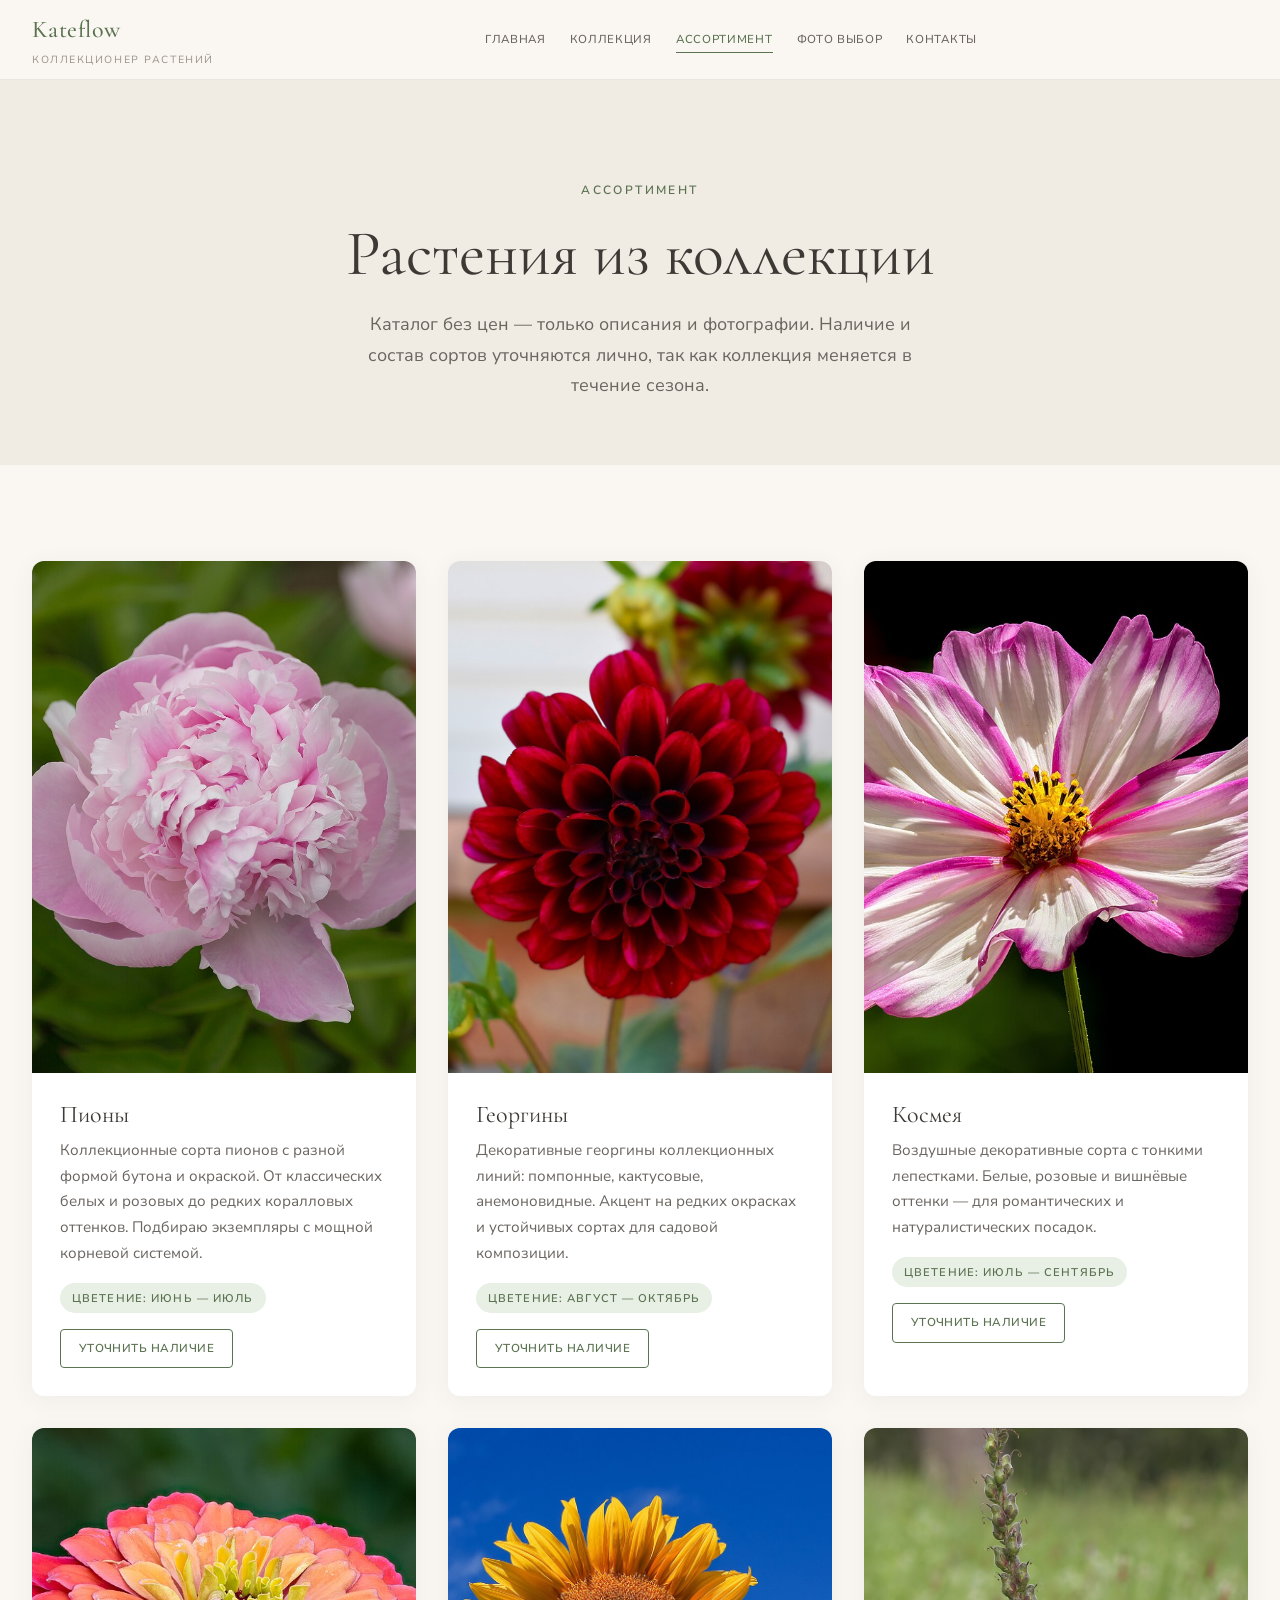
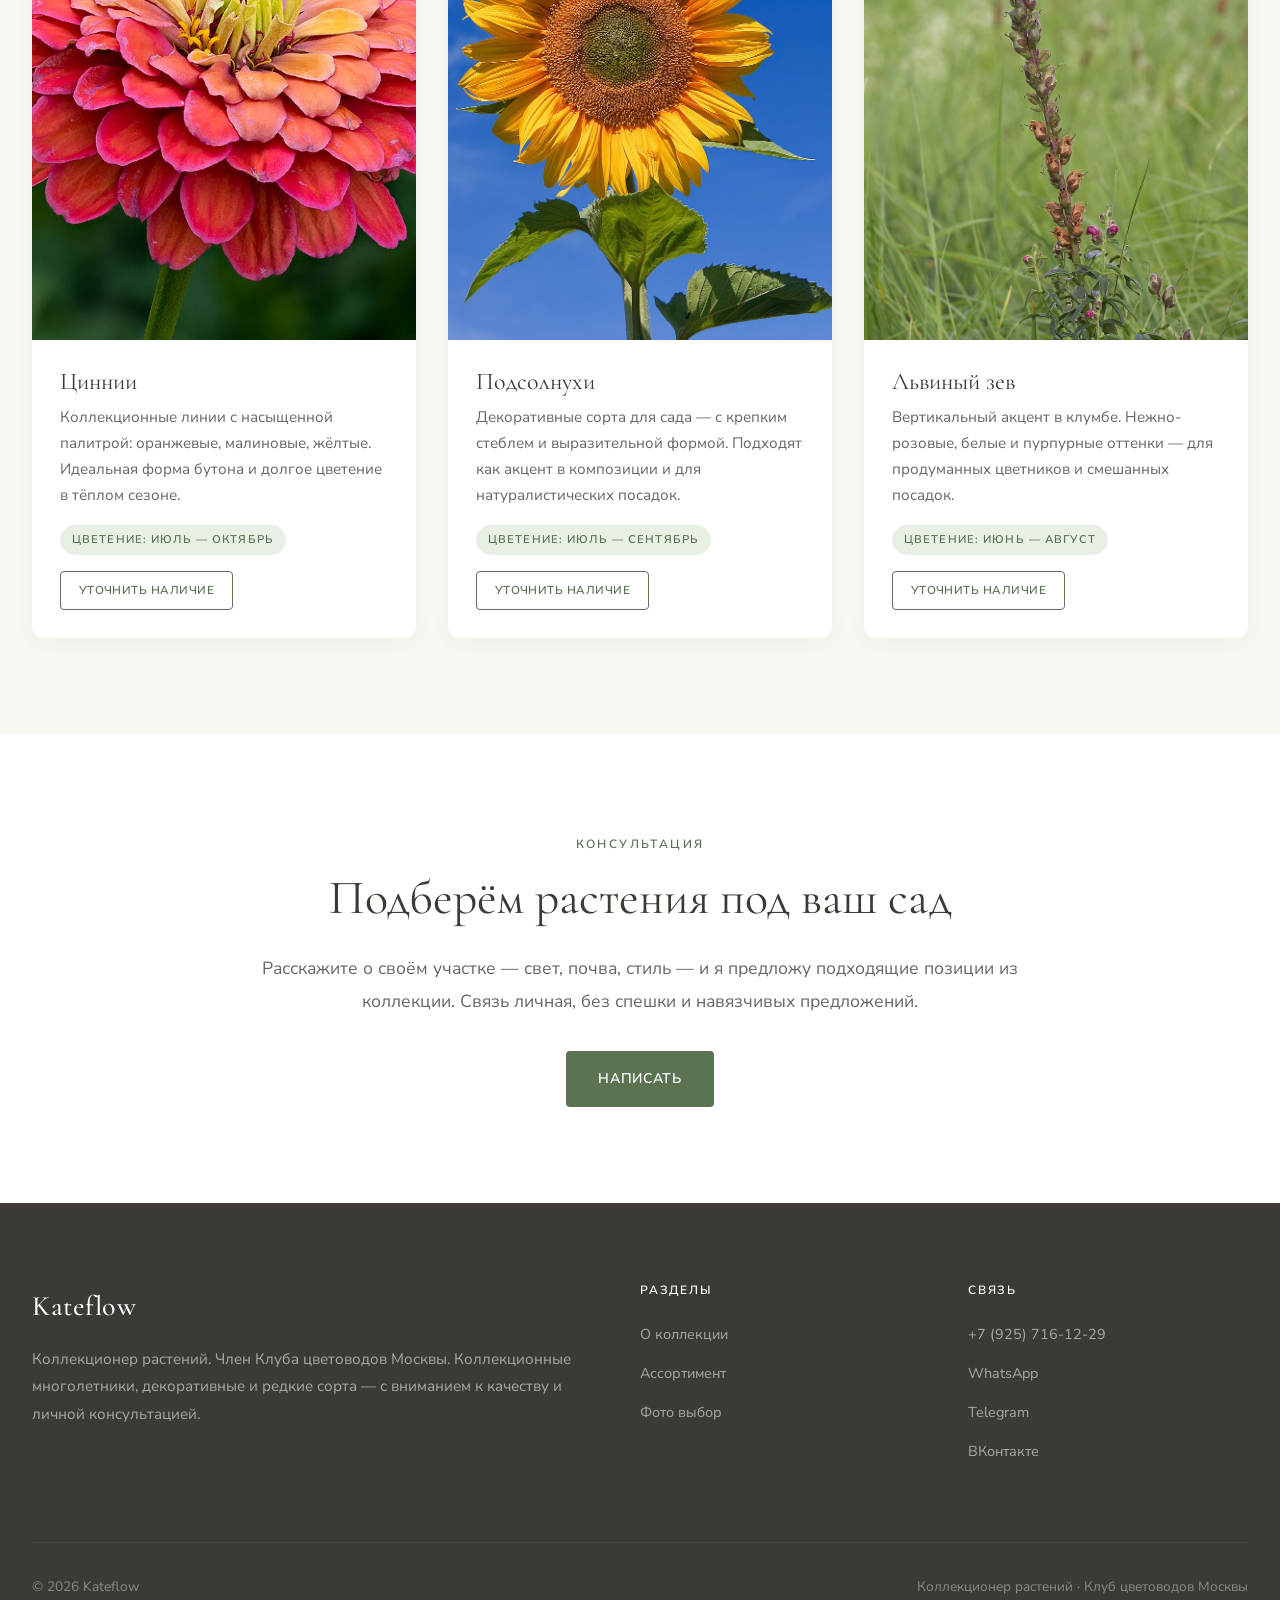
==== commit 5103028c: "5" ====
--- a/assortment.html
+++ b/assortment.html
@@ -25,8 +25,7 @@
             <a href="index.html" class="nav__link">Главная</a>
             <a href="collection.html" class="nav__link">Коллекция</a>
             <a href="assortment.html" class="nav__link nav__link--active">Ассортимент</a>
-            <a href="events.html" class="nav__link">Где найти</a>
-            <a href="gallery.html" class="nav__link">Галерея</a>
+            <a href="photo-vybor.html" class="nav__link">Фото выбор</a>
             <a href="contact.html" class="nav__link">Контакты</a>
           </div>
           <div class="nav__extras">
@@ -152,8 +151,7 @@
           <ul class="footer__links">
             <li><a href="collection.html">О коллекции</a></li>
             <li><a href="assortment.html">Ассортимент</a></li>
-            <li><a href="events.html">Где найти</a></li>
-            <li><a href="gallery.html">Галерея</a></li>
+            <li><a href="photo-vybor.html">Фото выбор</a></li>
           </ul>
         </div>
         <div>
--- a/css/styles.css
+++ b/css/styles.css
@@ -442,6 +442,171 @@
   margin-top: 2rem;
 }
 
+.page-empty {
+  min-height: calc(100vh - var(--header-height));
+  margin-top: var(--header-height);
+}
+
+/* Photo picker — interactive grid */
+.photo-picker-section {
+  margin-top: var(--header-height);
+  padding: 3rem 0 4rem;
+}
+
+.photo-picker-section .section__header {
+  margin-bottom: 2.5rem;
+}
+
+.photo-picker-list {
+  display: flex;
+  flex-direction: column;
+  gap: 3rem;
+}
+
+.photo-picker-wrap {
+  display: flex;
+  flex-direction: column;
+  gap: 0.75rem;
+}
+
+.photo-picker__label {
+  font-family: var(--font-display);
+  font-size: 1.25rem;
+  color: var(--text-light);
+  text-align: center;
+}
+
+.photo-picker {
+  position: relative;
+  max-width: 900px;
+  margin: 0 auto;
+  border-radius: var(--radius-lg);
+  overflow: hidden;
+  box-shadow: var(--shadow-lg);
+  line-height: 0;
+}
+
+.photo-picker__img {
+  width: 100%;
+  height: auto;
+  display: block;
+}
+
+.photo-picker__grid {
+  position: absolute;
+  inset: 0;
+  display: grid;
+  grid-template-columns: repeat(3, 1fr);
+  grid-template-rows: repeat(3, 1fr);
+}
+
+.photo-picker__cell {
+  border: none;
+  background: transparent;
+  cursor: pointer;
+  padding: 0;
+  transition: background var(--transition), box-shadow var(--transition);
+  -webkit-tap-highlight-color: transparent;
+}
+
+.photo-picker__cell:hover,
+.photo-picker__cell:focus-visible {
+  background: rgba(92, 115, 82, 0.18);
+  outline: none;
+  box-shadow: inset 0 0 0 2px rgba(255, 255, 255, 0.7);
+}
+
+.photo-picker__hint {
+  text-align: center;
+  margin-top: 1.25rem;
+  font-size: 0.85rem;
+  color: var(--text-muted);
+}
+
+/* Picker modal */
+.picker-modal {
+  position: fixed;
+  inset: 0;
+  z-index: 1400;
+  display: flex;
+  align-items: center;
+  justify-content: center;
+  padding: 1.5rem;
+  background: rgba(61, 58, 54, 0.55);
+  opacity: 0;
+  visibility: hidden;
+  pointer-events: none;
+  transition: opacity var(--transition), visibility var(--transition);
+}
+
+.picker-modal--open {
+  opacity: 1;
+  visibility: visible;
+  pointer-events: auto;
+}
+
+.picker-modal__panel {
+  position: relative;
+  width: 100%;
+  max-width: 520px;
+  max-height: 90vh;
+  overflow-y: auto;
+  background: var(--white);
+  border-radius: var(--radius-lg);
+  box-shadow: var(--shadow-lg);
+  animation: fadeUp 0.35s ease-out;
+}
+
+.picker-modal__close {
+  position: absolute;
+  top: 0.75rem;
+  right: 0.75rem;
+  z-index: 2;
+  width: 36px;
+  height: 36px;
+  border: none;
+  border-radius: 50%;
+  background: rgba(255, 255, 255, 0.92);
+  color: var(--text);
+  font-size: 1.5rem;
+  line-height: 1;
+  cursor: pointer;
+  transition: background var(--transition);
+}
+
+.picker-modal__close:hover {
+  background: var(--cream);
+}
+
+.picker-modal__image {
+  width: 100%;
+  aspect-ratio: 16 / 10;
+  object-fit: cover;
+  display: block;
+  border-radius: var(--radius-lg) var(--radius-lg) 0 0;
+}
+
+.picker-modal__body {
+  padding: 1.75rem 2rem 2rem;
+}
+
+.picker-modal__title {
+  font-family: var(--font-display);
+  font-size: 1.75rem;
+  margin-bottom: 0.75rem;
+}
+
+.picker-modal__text {
+  font-size: 0.95rem;
+  color: var(--text-light);
+  line-height: 1.8;
+  margin-bottom: 1.5rem;
+}
+
+.picker-modal__wa {
+  width: 100%;
+}
+
 .hero__content {
   position: relative;
   z-index: 1;
@@ -667,6 +832,72 @@
   transform: translateY(0);
 }
 
+/* Photo selection grid */
+.photo-grid {
+  display: grid;
+  grid-template-columns: repeat(3, 1fr);
+  grid-auto-rows: 280px;
+  gap: 1rem;
+}
+
+.photo-grid__item {
+  position: relative;
+  overflow: hidden;
+  border-radius: var(--radius-lg);
+  margin: 0;
+  background: var(--white);
+}
+
+.photo-grid__item img {
+  width: 100%;
+  height: 100%;
+  object-fit: cover;
+}
+
+.photo-grid__item--wide {
+  grid-column: span 2;
+}
+
+.photo-grid__item--tall {
+  grid-row: span 2;
+}
+
+.photo-grid__caption {
+  position: absolute;
+  bottom: 0;
+  left: 0;
+  right: 0;
+  display: flex;
+  align-items: center;
+  justify-content: space-between;
+  gap: 1rem;
+  padding: 1.25rem 1.5rem;
+  background: linear-gradient(transparent, rgba(61, 58, 54, 0.75));
+  color: var(--white);
+}
+
+.photo-grid__name {
+  font-family: var(--font-display);
+  font-size: 1.2rem;
+}
+
+.photo-grid__link {
+  font-size: 0.7rem;
+  font-weight: 600;
+  letter-spacing: 0.08em;
+  text-transform: uppercase;
+  color: var(--white);
+  border: 1px solid rgba(255, 255, 255, 0.55);
+  padding: 0.4rem 0.75rem;
+  flex-shrink: 0;
+  transition: background var(--transition);
+}
+
+.photo-grid__link:hover {
+  background: rgba(255, 255, 255, 0.15);
+  color: var(--white);
+}
+
 /* About story */
 .story-block {
   display: grid;
@@ -1195,8 +1426,13 @@
     grid-template-columns: 1fr 1fr;
   }
 
-  .gallery--masonry {
+  .gallery--masonry,
+  .photo-grid {
     grid-template-columns: repeat(2, 1fr);
+  }
+
+  .photo-grid__item--wide {
+    grid-column: span 2;
   }
 }
 
@@ -1510,13 +1746,16 @@
     margin: 0 auto;
   }
 
-  .gallery--masonry {
+  .gallery--masonry,
+  .photo-grid {
     grid-template-columns: 1fr;
     grid-auto-rows: 220px;
   }
 
   .gallery__item--wide,
-  .gallery__item--tall {
+  .gallery__item--tall,
+  .photo-grid__item--wide,
+  .photo-grid__item--tall {
     grid-column: span 1;
     grid-row: span 1;
   }
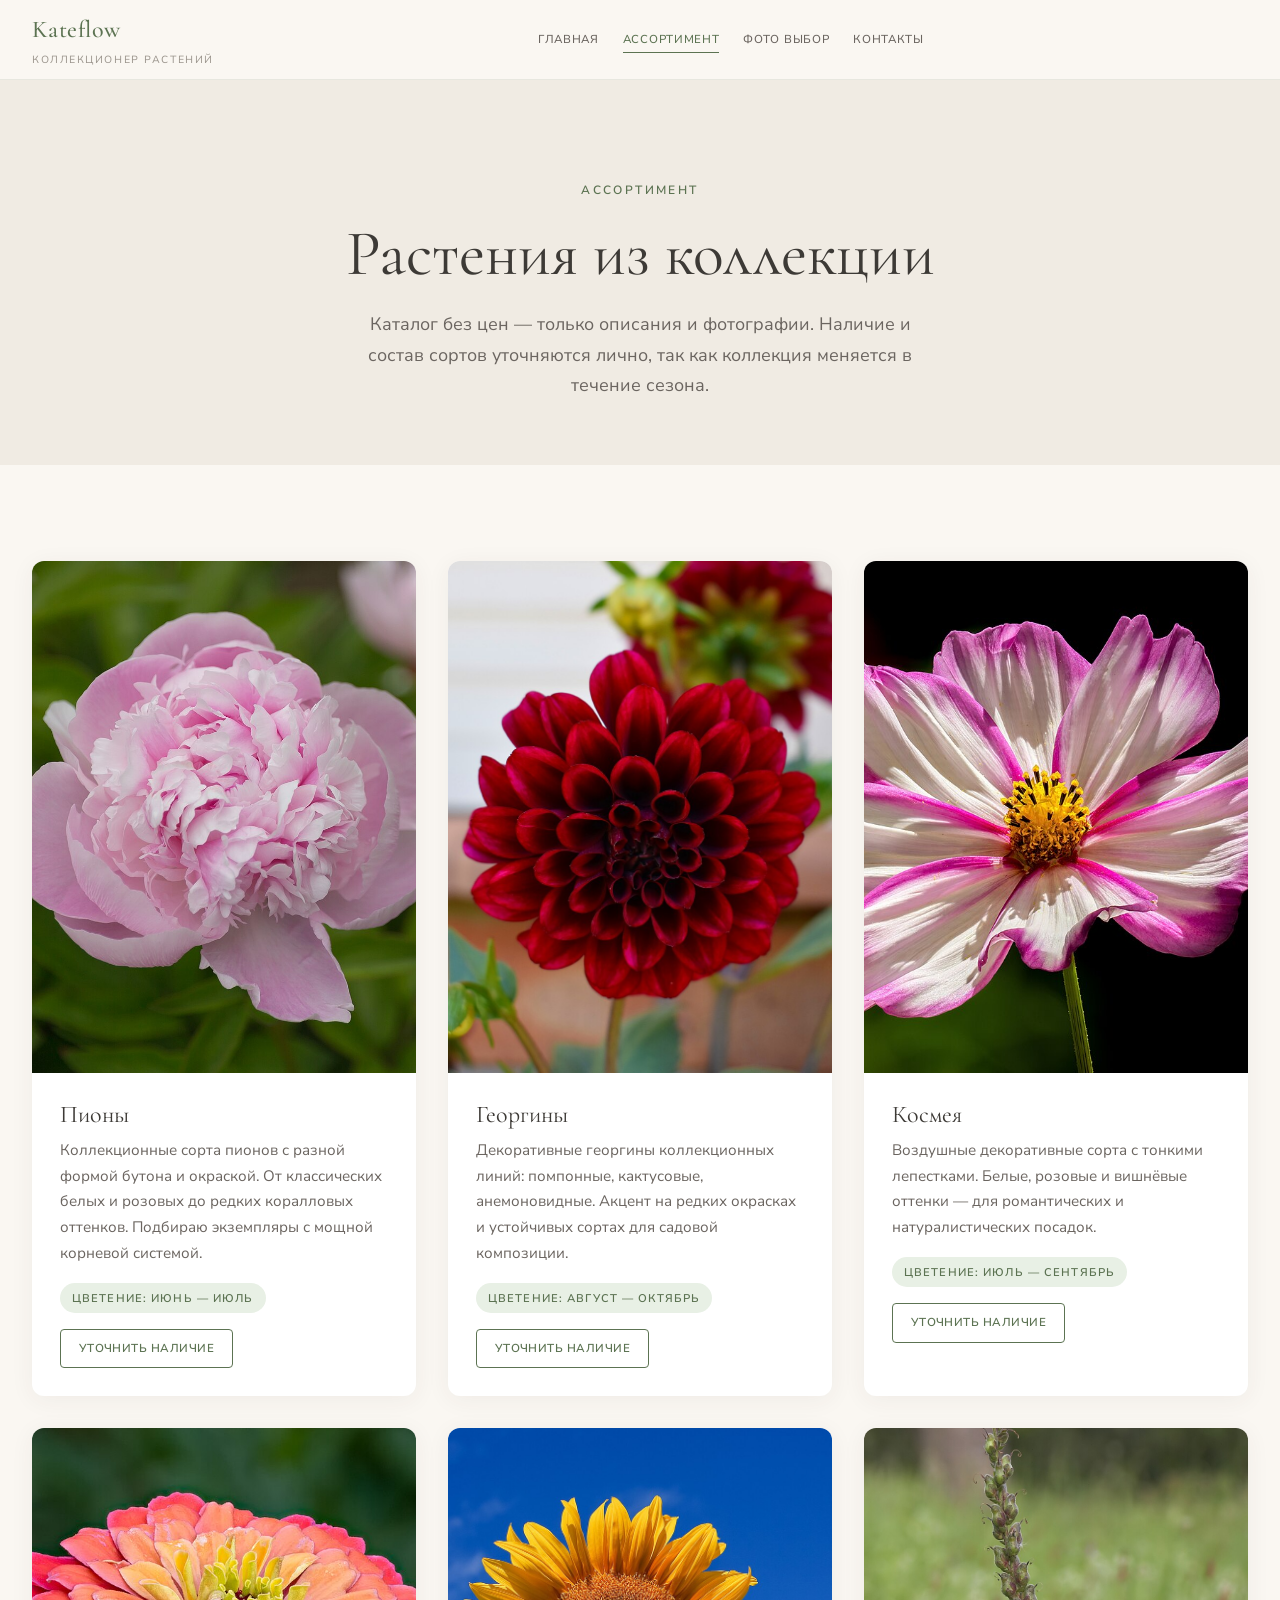
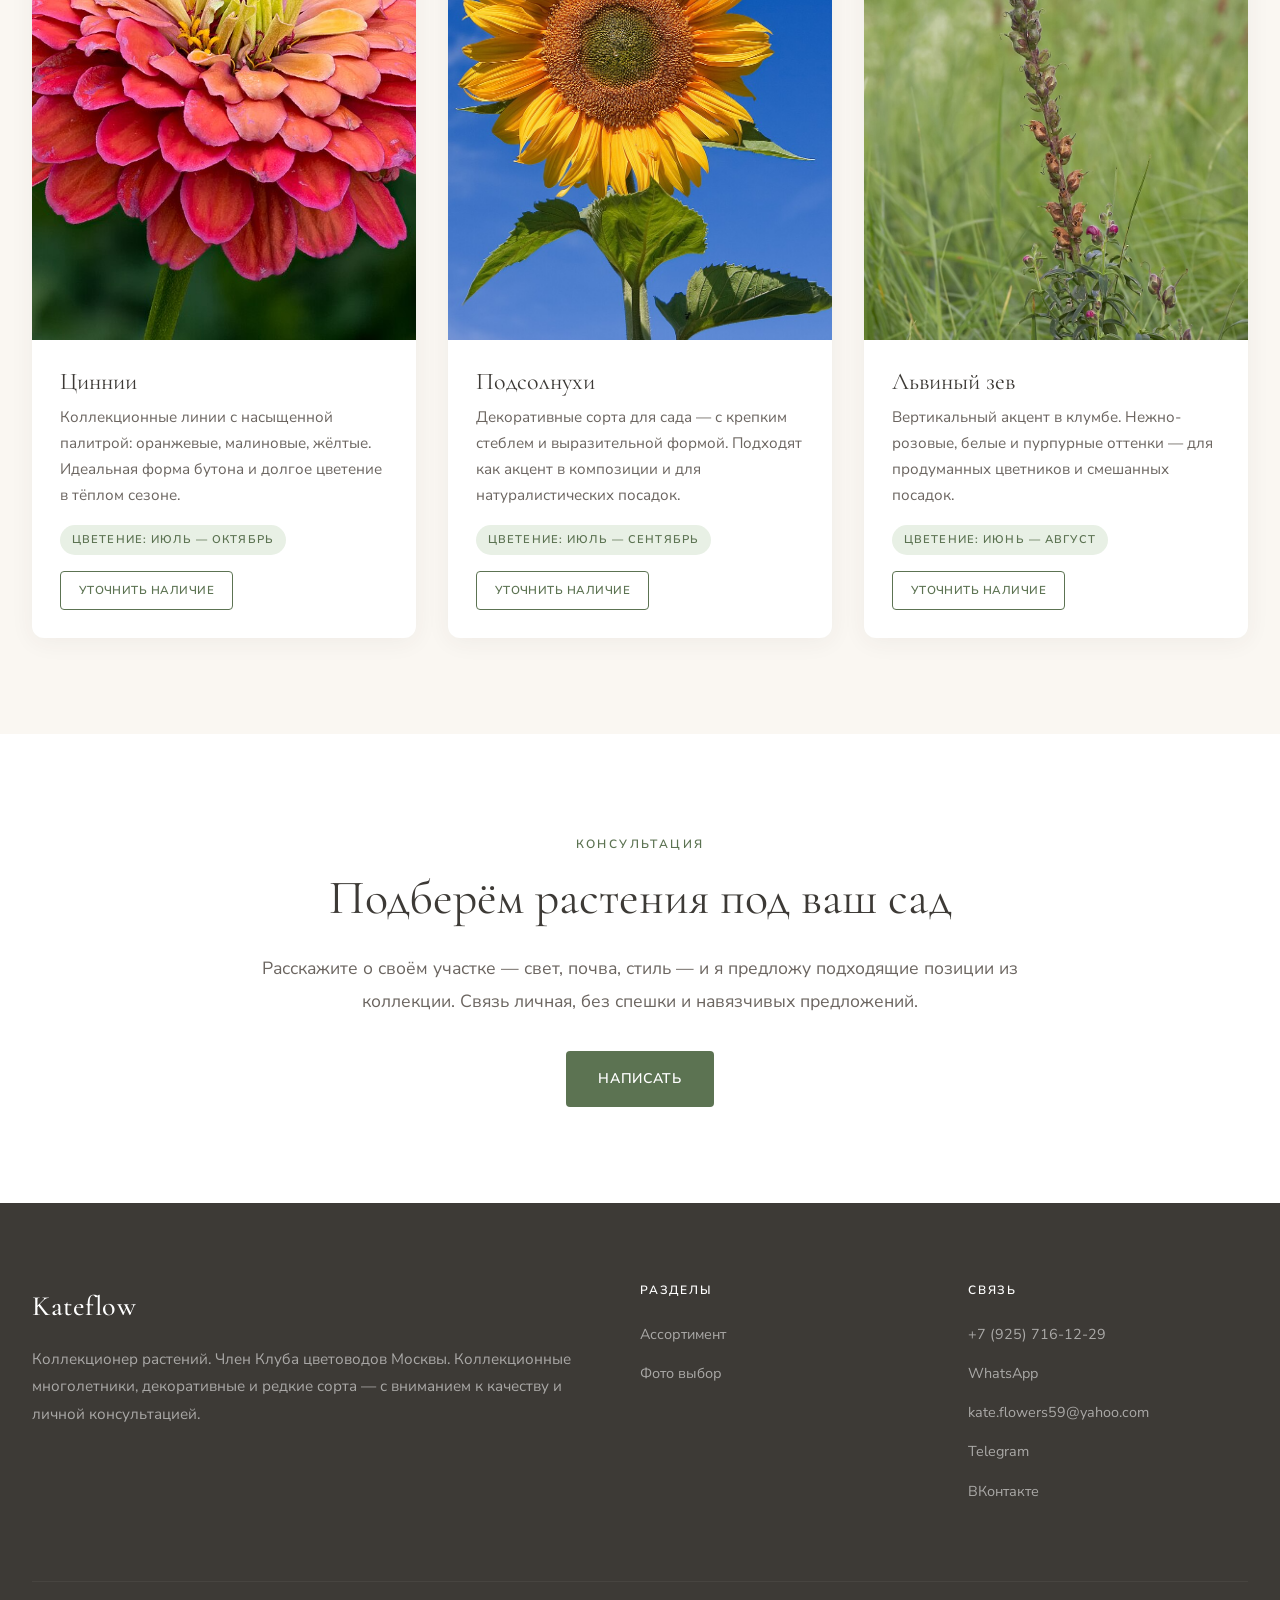
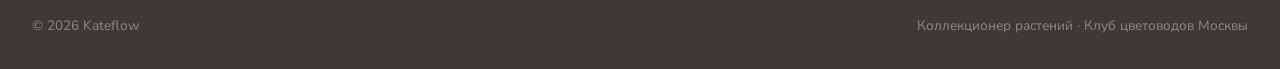
==== commit 6fef747c: "7" ====
--- a/assortment.html
+++ b/assortment.html
@@ -23,7 +23,6 @@
         <div class="nav__drawer">
           <div class="nav__links">
             <a href="index.html" class="nav__link">Главная</a>
-            <a href="collection.html" class="nav__link">Коллекция</a>
             <a href="assortment.html" class="nav__link nav__link--active">Ассортимент</a>
             <a href="photo-vybor.html" class="nav__link">Фото выбор</a>
             <a href="contact.html" class="nav__link">Контакты</a>
@@ -61,7 +60,7 @@
             <h3 class="card__title">Пионы</h3>
             <p class="card__text">Коллекционные сорта пионов с разной формой бутона и окраской. От классических белых и розовых до редких коралловых оттенков. Подбираю экземпляры с мощной корневой системой.</p>
             <span class="card__season">Цветение: июнь — июль</span>
-            <a href="https://wa.me/79257161229?text=%D0%97%D0%B4%D1%80%D0%B0%D0%B2%D1%81%D1%82%D0%B2%D1%83%D0%B9%D1%82%D0%B5!%20%D0%A5%D0%BE%D1%82%D0%B5%D0%BB(%D0%B0)%20%D0%B1%D1%8B%20%D1%83%D1%82%D0%BE%D1%87%D0%BD%D0%B8%D1%82%D1%8C%20%D0%BD%D0%B0%D0%BB%D0%B8%D1%87%D0%B8%D0%B5%3A%20%D0%9F%D0%B8%D0%BE%D0%BD%D1%8B" class="btn btn--outline-green btn--inquire" target="_blank" rel="noopener">Уточнить наличие</a>
+            <a href="contact.html#contact-form" class="btn btn--outline-green btn--inquire">Уточнить наличие</a>
           </div>
         </article>
 
@@ -73,7 +72,7 @@
             <h3 class="card__title">Георгины</h3>
             <p class="card__text">Декоративные георгины коллекционных линий: помпонные, кактусовые, анемоновидные. Акцент на редких окрасках и устойчивых сортах для садовой композиции.</p>
             <span class="card__season">Цветение: август — октябрь</span>
-            <a href="https://wa.me/79257161229?text=%D0%97%D0%B4%D1%80%D0%B0%D0%B2%D1%81%D1%82%D0%B2%D1%83%D0%B9%D1%82%D0%B5!%20%D0%A5%D0%BE%D1%82%D0%B5%D0%BB(%D0%B0)%20%D0%B1%D1%8B%20%D1%83%D1%82%D0%BE%D1%87%D0%BD%D0%B8%D1%82%D1%8C%20%D0%BD%D0%B0%D0%BB%D0%B8%D1%87%D0%B8%D0%B5%3A%20%D0%93%D0%B5%D0%BE%D1%80%D0%B3%D0%B8%D0%BD%D1%8B" class="btn btn--outline-green btn--inquire" target="_blank" rel="noopener">Уточнить наличие</a>
+            <a href="contact.html#contact-form" class="btn btn--outline-green btn--inquire">Уточнить наличие</a>
           </div>
         </article>
 
@@ -85,7 +84,7 @@
             <h3 class="card__title">Космея</h3>
             <p class="card__text">Воздушные декоративные сорта с тонкими лепестками. Белые, розовые и вишнёвые оттенки — для романтических и натуралистических посадок.</p>
             <span class="card__season">Цветение: июль — сентябрь</span>
-            <a href="https://wa.me/79257161229?text=%D0%97%D0%B4%D1%80%D0%B0%D0%B2%D1%81%D1%82%D0%B2%D1%83%D0%B9%D1%82%D0%B5!%20%D0%A5%D0%BE%D1%82%D0%B5%D0%BB(%D0%B0)%20%D0%B1%D1%8B%20%D1%83%D1%82%D0%BE%D1%87%D0%BD%D0%B8%D1%82%D1%8C%20%D0%BD%D0%B0%D0%BB%D0%B8%D1%87%D0%B8%D0%B5%3A%20%D0%9A%D0%BE%D1%81%D0%BC%D0%B5%D1%8F" class="btn btn--outline-green btn--inquire" target="_blank" rel="noopener">Уточнить наличие</a>
+            <a href="contact.html#contact-form" class="btn btn--outline-green btn--inquire">Уточнить наличие</a>
           </div>
         </article>
 
@@ -97,7 +96,7 @@
             <h3 class="card__title">Циннии</h3>
             <p class="card__text">Коллекционные линии с насыщенной палитрой: оранжевые, малиновые, жёлтые. Идеальная форма бутона и долгое цветение в тёплом сезоне.</p>
             <span class="card__season">Цветение: июль — октябрь</span>
-            <a href="https://wa.me/79257161229?text=%D0%97%D0%B4%D1%80%D0%B0%D0%B2%D1%81%D1%82%D0%B2%D1%83%D0%B9%D1%82%D0%B5!%20%D0%A5%D0%BE%D1%82%D0%B5%D0%BB(%D0%B0)%20%D0%B1%D1%8B%20%D1%83%D1%82%D0%BE%D1%87%D0%BD%D0%B8%D1%82%D1%8C%20%D0%BD%D0%B0%D0%BB%D0%B8%D1%87%D0%B8%D0%B5%3A%20%D0%A6%D0%B8%D0%BD%D0%BD%D0%B8%D0%B8" class="btn btn--outline-green btn--inquire" target="_blank" rel="noopener">Уточнить наличие</a>
+            <a href="contact.html#contact-form" class="btn btn--outline-green btn--inquire">Уточнить наличие</a>
           </div>
         </article>
 
@@ -109,7 +108,7 @@
             <h3 class="card__title">Подсолнухи</h3>
             <p class="card__text">Декоративные сорта для сада — с крепким стеблем и выразительной формой. Подходят как акцент в композиции и для натуралистических посадок.</p>
             <span class="card__season">Цветение: июль — сентябрь</span>
-            <a href="https://wa.me/79257161229?text=%D0%97%D0%B4%D1%80%D0%B0%D0%B2%D1%81%D1%82%D0%B2%D1%83%D0%B9%D1%82%D0%B5!%20%D0%A5%D0%BE%D1%82%D0%B5%D0%BB(%D0%B0)%20%D0%B1%D1%8B%20%D1%83%D1%82%D0%BE%D1%87%D0%BD%D0%B8%D1%82%D1%8C%20%D0%BD%D0%B0%D0%BB%D0%B8%D1%87%D0%B8%D0%B5%3A%20%D0%9F%D0%BE%D0%B4%D1%81%D0%BE%D0%BB%D0%BD%D1%83%D1%85%D0%B8" class="btn btn--outline-green btn--inquire" target="_blank" rel="noopener">Уточнить наличие</a>
+            <a href="contact.html#contact-form" class="btn btn--outline-green btn--inquire">Уточнить наличие</a>
           </div>
         </article>
 
@@ -121,7 +120,7 @@
             <h3 class="card__title">Львиный зев</h3>
             <p class="card__text">Вертикальный акцент в клумбе. Нежно-розовые, белые и пурпурные оттенки — для продуманных цветников и смешанных посадок.</p>
             <span class="card__season">Цветение: июнь — август</span>
-            <a href="https://wa.me/79257161229?text=%D0%97%D0%B4%D1%80%D0%B0%D0%B2%D1%81%D1%82%D0%B2%D1%83%D0%B9%D1%82%D0%B5!%20%D0%A5%D0%BE%D1%82%D0%B5%D0%BB(%D0%B0)%20%D0%B1%D1%8B%20%D1%83%D1%82%D0%BE%D1%87%D0%BD%D0%B8%D1%82%D1%8C%20%D0%BD%D0%B0%D0%BB%D0%B8%D1%87%D0%B8%D0%B5%3A%20%D0%9B%D0%B2%D0%B8%D0%BD%D1%8B%D0%B9%20%D0%B7%D0%B5%D0%B2" class="btn btn--outline-green btn--inquire" target="_blank" rel="noopener">Уточнить наличие</a>
+            <a href="contact.html#contact-form" class="btn btn--outline-green btn--inquire">Уточнить наличие</a>
           </div>
         </article>
       </div>
@@ -149,7 +148,6 @@
         <div>
           <h4 class="footer__heading">Разделы</h4>
           <ul class="footer__links">
-            <li><a href="collection.html">О коллекции</a></li>
             <li><a href="assortment.html">Ассортимент</a></li>
             <li><a href="photo-vybor.html">Фото выбор</a></li>
           </ul>
@@ -159,6 +157,7 @@
           <ul class="footer__links">
             <li><a href="tel:+79257161229">+7 (925) 716-12-29</a></li>
             <li><a href="https://wa.me/79257161229" target="_blank" rel="noopener">WhatsApp</a></li>
+            <li><a href="mailto:kate.flowers59@yahoo.com">kate.flowers59@yahoo.com</a></li>
             <li><a href="https://t.me/kateflow" target="_blank" rel="noopener">Telegram</a></li>
             <li><a href="https://vk.com/kateflow" target="_blank" rel="noopener">ВКонтакте</a></li>
           </ul>
--- a/css/styles.css
+++ b/css/styles.css
@@ -488,7 +488,8 @@
 
 .photo-picker__img {
   width: 100%;
-  height: auto;
+  aspect-ratio: 1 / 1;
+  object-fit: cover;
   display: block;
 }
 
@@ -1117,11 +1118,112 @@
   background: var(--white);
   padding: 2.5rem;
   border-radius: var(--radius-lg);
-  box-shadow: var(--shadow);
+  border: 1px solid rgba(61, 58, 54, 0.1);
+  box-shadow: var(--shadow-lg);
+}
+
+.contact-form .form-group input,
+.contact-form .form-group textarea {
+  background: var(--cream);
+  border: 1.5px solid rgba(61, 58, 54, 0.18);
+}
+
+.contact-form .form-group input:focus,
+.contact-form .form-group textarea:focus {
+  background: var(--white);
+  border-color: var(--green-dark);
+  box-shadow: 0 0 0 3px rgba(92, 115, 82, 0.12);
 }
 
 .contact-form .form-group textarea {
   min-height: 140px;
+}
+
+.contact-form__actions {
+  display: flex;
+  flex-wrap: wrap;
+  gap: 0.5rem;
+  margin-top: 0.25rem;
+}
+
+.btn--messenger {
+  width: auto;
+  padding: 0.5rem 1.15rem;
+  font-size: 0.72rem;
+  border-radius: 999px;
+  letter-spacing: 0.05em;
+  box-shadow: 0 2px 10px rgba(0, 0, 0, 0.1);
+}
+
+.btn--messenger.btn--whatsapp {
+  background: linear-gradient(135deg, #2ee06a, #1da851);
+}
+
+.btn--messenger.btn--whatsapp:hover {
+  background: linear-gradient(135deg, #25d366, #179446);
+  box-shadow: 0 4px 14px rgba(37, 211, 102, 0.35);
+  transform: translateY(-1px);
+}
+
+.btn--messenger.btn--telegram {
+  background: linear-gradient(135deg, #3db8f0, #0077b5);
+}
+
+.btn--messenger.btn--telegram:hover {
+  background: linear-gradient(135deg, #29b6f6, #006daa);
+  box-shadow: 0 4px 14px rgba(0, 136, 204, 0.35);
+  transform: translateY(-1px);
+}
+
+.btn--compact {
+  padding: 0.65rem 1.35rem;
+  font-size: 0.78rem;
+  border-radius: 999px;
+}
+
+.contact-copy {
+  display: inline-flex;
+  align-items: center;
+  gap: 0.85rem;
+  padding: 0.55rem 0.9rem;
+  background: var(--cream);
+  border: 1px solid rgba(61, 58, 54, 0.14);
+  border-radius: var(--radius);
+  cursor: pointer;
+  font-family: var(--font-body);
+  font-size: 1.05rem;
+  color: var(--text);
+  transition: border-color var(--transition), background var(--transition), box-shadow var(--transition);
+}
+
+.contact-copy:hover,
+.contact-copy:focus-visible {
+  background: var(--white);
+  border-color: var(--green-dark);
+  box-shadow: 0 2px 10px rgba(92, 115, 82, 0.12);
+  outline: none;
+}
+
+.contact-copy--done {
+  border-color: var(--green-dark);
+  background: rgba(92, 115, 82, 0.08);
+}
+
+.contact-copy__email {
+  user-select: all;
+}
+
+.contact-copy__hint {
+  font-size: 0.68rem;
+  font-weight: 600;
+  letter-spacing: 0.08em;
+  text-transform: uppercase;
+  color: var(--text-muted);
+  white-space: nowrap;
+}
+
+.contact-copy--done .contact-copy__hint {
+  color: var(--green-dark);
 }
 
 .form-note {
